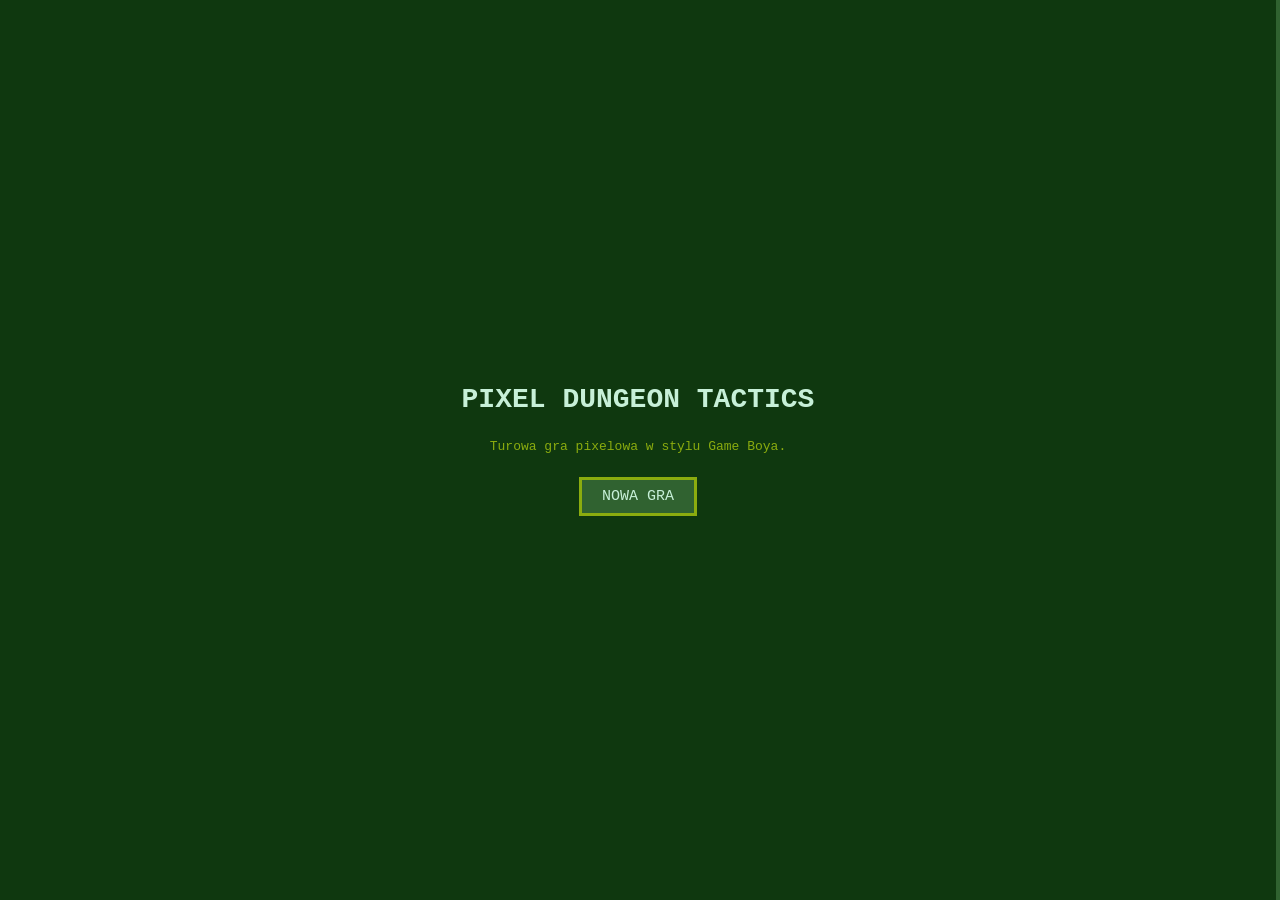
==== index.html @ 7e0fef89 "Update index.html" ====
<!DOCTYPE html>
<html lang="pl">
<head>
<meta charset="UTF-8">
<title>Pixel Dungeon Tactics</title>
<style>
  * { box-sizing:border-box; margin:0; padding:0; }
  html,body { height:100%; }
  body { background:#0b0b0b; color:#c7f0d8; font-family:"Courier New",monospace; display:flex; flex-direction:column; overflow:hidden; }
  #app { flex:1; display:flex; flex-direction:row; min-height:0; }
  #gameArea { flex:2; display:flex; flex-direction:column; min-width:0; }
  #stage { position:relative; flex:1; background:#0f380f; border-right:4px solid #306230; min-height:0; }
  svg#svg { width:100%; height:100%; display:block; }
  #hud { position:absolute; top:0; left:0; right:0; height:12%; background:#306230; border-bottom:3px solid #8bac0f; display:flex; align-items:center; gap:6px; padding:0 6px; font-size:clamp(8px,1.2vw,12px); }
  .mini { flex:1; height:40%; background:#0f380f; border:2px solid #8bac0f; position:relative; min-width:30px; }
  .mini i { position:absolute; inset:0; background:#e45c10; }
  #stBar i { background:#e8d44d; }
  #mpBar i { background:#4da3e8; }
  #dpad { position:absolute; bottom:4%; left:4%; display:grid; grid-template-columns:repeat(3,1fr); grid-template-rows:repeat(3,1fr); width:18%; aspect-ratio:1; opacity:.95; }
  .dbtn { background:#306230; border:2px solid #8bac0f; color:#c7f0d8; display:flex; align-items:center; justify-content:center; font-size:clamp(12px,2vw,20px); user-select:none; cursor:pointer; }
  .dbtn:active { background:#8bac0f; color:#0f380f; }
  #msg { position:absolute; left:26%; right:4%; bottom:4%; background:#0f380f; border:3px solid #8bac0f; padding:6px 8px; font-size:clamp(9px,1.3vw,13px); min-height:2.4em; }
  #menu { position:absolute; left:26%; bottom:18%; width:40%; background:#0f380f; border:3px solid #8bac0f; padding:8px; font-size:clamp(9px,1.3vw,13px); display:none; z-index:5; }
  #menu div { padding:4px 6px; cursor:pointer; }
  #menu div:hover { background:#306230; }
  #sidePanel { flex:1; background:#0f380f; border-left:4px solid #306230; display:flex; flex-direction:column; padding:2%; gap:2%; min-width:220px; overflow:auto; }
  .panelTitle { font-size:clamp(10px,1.4vw,14px); color:#8bac0f; border-bottom:2px solid #306230; padding-bottom:2px; }
  #stats { font-size:clamp(9px,1.2vw,12px); line-height:1.5; }
  #attackBtns { display:flex; flex-direction:column; gap:4px; }
  .atk { background:#306230; border:2px solid #8bac0f; color:#c7f0d8; font-family:inherit; font-size:clamp(9px,1.2vw,12px); padding:6px; cursor:pointer; text-align:left; }
  .atk:active { background:#8bac0f; color:#0f380f; }
  #eq { display:grid; grid-template-columns:repeat(4,1fr); gap:4px; }
  .slot { aspect-ratio:1; background:#1b4a1b; border:2px solid #306230; display:flex; align-items:center; justify-content:center; font-size:clamp(12px,1.8vw,18px); cursor:pointer; }
  #overlay { position:absolute; inset:0; background:#0f380f; display:flex; flex-direction:column; align-items:center; justify-content:center; gap:3%; z-index:20; text-align:center; padding:4%; }
  #overlay h1 { font-size:clamp(14px,3vw,28px); }
  #overlay p { font-size:clamp(9px,1.4vw,13px); color:#8bac0f; }
  .mbtn { background:#306230; border:3px solid #8bac0f; color:#c7f0d8; font-family:inherit; font-size:clamp(10px,1.6vw,15px); padding:8px 20px; cursor:pointer; min-width:50%; }
  .mbtn:active { background:#8bac0f; color:#0f380f; }
  .hidden { display:none !important; }
  @media (max-width:700px){
    #app { flex-direction:column; }
    #gameArea { flex:1; }
    #sidePanel { flex:1; border-left:none; border-top:4px solid #306230; }
    #dpad { width:26%; }
  }
</style>
</head>
<body>

<div id="app">
  <div id="gameArea">
    <div id="stage">
      <svg id="svg" viewBox="0 0 640 360" preserveAspectRatio="xMidYMid meet"></svg>
      <div id="hud" class="hidden">
        <div>HP</div><div class="mini" id="hpBar"><i></i></div>
        <div>STA</div><div class="mini" id="stBar"><i></i></div>
        <div>MP</div><div class="mini" id="mpBar"><i></i></div>
        <div id="levelLabel" style="margin-left:6px">Poziom 1</div>
        <div id="turnLabel" style="margin-left:6px">Twoja tura</div>
      </div>
      <div id="dpad" class="hidden">
        <div></div><div class="dbtn" data-dir="up">▲</div><div></div>
        <div class="dbtn" data-dir="left">◀</div><div></div><div class="dbtn" data-dir="right">▶</div>
        <div></div><div class="dbtn" data-dir="down">▼</div><div></div>
      </div>
      <div id="menu"></div>
      <div id="msg" class="hidden"></div>
      <div id="overlay">
        <h1>PIXEL DUNGEON TACTICS</h1>
        <p id="overlayText">Turowa gra pixelowa w stylu Game Boya.</p>
        <div id="menuButtons">
          <button class="mbtn" id="btnNew">NOWA GRA</button>
          <button class="mbtn" id="btnContinue">KONTYNUUJ</button>
        </div>
        <div id="classButtons" class="hidden">
          <button class="mbtn" id="btnWarrior">WOJOWNIK</button>
          <button class="mbtn" id="btnMage">MAG</button>
        </div>
      </div>
    </div>
  </div>

  <div id="sidePanel" class="hidden">
    <div class="panelTitle">BOHATER</div>
    <div id="stats">-</div>
    <div class="panelTitle">ATAKI</div>
    <div id="attackBtns">
      <button class="atk" id="btnLight">Lekki atak (10 STA)</button>
      <button class="atk" id="btnStrong">Silny: -</button>
      <button class="atk" id="btnSpecial">Specjalny: Pocisk mocy (15 MP)</button>
    </div>
    <div class="panelTitle">EKWIPUNEK</div>
    <div id="eq"></div>
    <button class="atk" id="btnMenu" style="margin-top:auto">MENU</button>
  </div>
</div>

<script>
const svg=document.getElementById('svg');
const msg=document.getElementById('msg');
const menu=document.getElementById('menu');
const overlay=document.getElementById('overlay');
const hud=document.getElementById('hud');
const dpad=document.getElementById('dpad');
const sidePanel=document.getElementById('sidePanel');

const T=32, COLS=20, ROWS=9;
const SAVE_KEY='pixelDungeonSave';

let screen='menu';
let player=null, enemies=[], drops=[], inventory=[];
let currentLevel=1, turn='player', busy=false, exitPos=null;
let lastDir={x:1,y:0};

const levels={
  1:{enemies:3,items:2,name:'Komnaty wejściowe'},
  2:{enemies:4,items:3,name:'Korytarze mroku'},
  3:{enemies:5,items:3,name:'Sala bossa'}
};

const rarityColors={common:'#9e9e9e',uncommon:'#4caf50',rare:'#2196f3',epic:'#9c27b0',legendary:'#ffb300'};
const rarityNames={common:'zwykły',uncommon:'niezwykły',rare:'rzadki',epic:'epicki',legendary:'legendarny'};

const weapons={
  miecz:{name:'Miecz',icon:'🗡️',strong:{name:'Cięcie krążące',cost:{sta:25}}},
  wlocznia:{name:'Włócznia',icon:'🔻',strong:{name:'Szarża',cost:{sta:20,hp:5}}},
  bulawa:{name:'Buława',icon:'🔨',strong:{name:'Trzask ziemi',cost:{sta:30,mp:5}}},
  kostur:{name:'Kostur maga',icon:'🪄',strong:{name:'Wybuch mocy',cost:{mp:15}}}
};
const strongByWeapon={miecz:'circle',wlocznia:'line',bulawa:'cross',kostur:'cross'};

function say(t){msg.textContent=t;}
function log(t){say(t);}

function showScreen(s){
  screen=s;
  if(s==='menu'){
    overlay.classList.remove('hidden');
    hud.classList.add('hidden');
    dpad.classList.add('hidden');
    msg.classList.add('hidden');
    sidePanel.classList.add('hidden');
    document.getElementById('menuButtons').classList.remove('hidden');
    document.getElementById('classButtons').classList.add('hidden');
    document.getElementById('overlayText').textContent='Turowa gra pixelowa w stylu Game Boya.';
    document.getElementById('btnContinue').style.display=localStorage.getItem(SAVE_KEY)?'block':'none';
  }
  if(s==='classSelect'){
    overlay.classList.remove('hidden');
    hud.classList.add('hidden');
    dpad.classList.add('hidden');
    msg.classList.add('hidden');
    sidePanel.classList.add('hidden');
    document.getElementById('menuButtons').classList.add('hidden');
    document.getElementById('classButtons').classList.remove('hidden');
    document.getElementById('overlayText').textContent='Wybierz klasę postaci.';
  }
  if(s==='map'||s==='victory'||s==='gameOver'){
    overlay.classList.add('hidden');
    if(s==='map'){
      hud.classList.remove('hidden');
      dpad.classList.remove('hidden');
      msg.classList.remove('hidden');
      sidePanel.classList.remove('hidden');
    } else {
      hud.classList.add('hidden');
      dpad.classList.add('hidden');
      msg.classList.add('hidden');
      sidePanel.classList.add('hidden');
    }
  }
}

function newGame(cls){
  if(cls==='warrior'){
    player={cls:'warrior',x:2,y:4,hp:120,maxHp:120,sta:100,maxSta:100,mp:20,maxMp:20,sila:12,magia:3,weapon:'miecz'};
  } else {
    player={cls:'mage',x:2,y:4,hp:80,maxHp:80,sta:100,maxSta:100,mp:60,maxMp:60,sila:4,magia:14,weapon:'kostur'};
  }
  inventory=[];
  currentLevel=1;
  loadLevel(1);
  showScreen('map');
  log('Poziom 1: '+levels[1].name+'. Pokonaj wrogów i znajdź wyjście.');
  saveGame();
}

function loadLevel(n){
  currentLevel=n;
  enemies=[];
  drops=[];
  exitPos=null;
  player.x=2;player.y=4;
  const cfg=levels[n];
  for(let i=0;i<cfg.enemies;i++){
    enemies.push({x:10+Math.floor(Math.random()*8),y:1+Math.floor(Math.random()*(ROWS-2)),hp:30+n*5,maxHp:30+n*5,dir:1});
  }
  for(let i=0;i<cfg.items;i++){
    drops.push({x:5+Math.floor(Math.random()*12),y:1+Math.floor(Math.random()*(ROWS-2)),kind:'item',...generateItem(rollRarity())});
  }
  turn='player';busy=false;
  render();
}

function saveGame(){
  if(!player)return;
  localStorage.setItem(SAVE_KEY,JSON.stringify({player,inventory,currentLevel,enemies,drops,exitPos}));
}

function loadGame(){
  const raw=localStorage.getItem(SAVE_KEY);
  if(!raw)return false;
  try{
    const d=JSON.parse(raw);
    player=d.player;inventory=d.inventory;currentLevel=d.currentLevel;
    enemies=d.enemies;drops=d.drops;exitPos=d.exitPos;
    showScreen('map');
    render();
    log('Wczytano zapis. Poziom '+currentLevel+': '+levels[currentLevel].name);
    return true;
  }catch(e){return false;}
}

function rect(x,y,w,h,c){const r=document.createElementNS('http://www.w3.org/2000/svg','rect');r.setAttribute('x',x);r.setAttribute('y',y);r.setAttribute('width',w);r.setAttribute('height',h);r.setAttribute('fill',c);svg.appendChild(r);}
function text(x,y,s,c,size){const t=document.createElementNS('http://www.w3.org/2000/svg','text');t.setAttribute('x',x);t.setAttribute('y',y);t.setAttribute('fill',c||'#c7f0d8');t.setAttribute('font-size',size||12);t.setAttribute('font-family','monospace');t.textContent=s;svg.appendChild(t);}

function drawMap(){
  const off=44;
  for(let y=0;y<ROWS;y++)for(let x=0;x<COLS;x++)
    rect(x*T,off+y*T,T,T,((x+y)%2)?'#1b4a1b':'#0f380f');
  for(let x=0;x<COLS;x++){rect(x*T,off,T,T,'#306230');rect(x*T,off+(ROWS-1)*T,T,T,'#306230');}
  for(let y=0;y<ROWS;y++){rect(0,off+y*T,T,T,'#306230');rect((COLS-1)*T,off+y*T,T,T,'#306230');}
  if(exitPos){
    rect(exitPos.x*T+4,off+exitPos.y*T+4,T-8,T-8,'#e8d44d');
    text(exitPos.x*T+8,off+exitPos.y*T+22,'▶','#0f380f',14);
  }
}

function drawPlayer(){
  if(!player)return;
  const x=player.x*T,y=44+player.y*T;
  rect(x+9,y+6,14,14,'#e8d44d');
  rect(x+7,y+20,18,9,player.cls==='warrior'?'#4da3e8':'#9c27b0');
  const w=player.weapon;
  if(w==='miecz')rect(x+25,y+16,3,12,'#c7f0d8');
  if(w==='wlocznia'){rect(x+25,y+8,3,20,'#c7f0d8');rect(x+24,y+6,5,5,'#e45c10');}
  if(w==='bulawa'){rect(x+25,y+14,3,14,'#8b5a2b');rect(x+23,y+10,7,7,'#9e9e9e');}
  if(w==='kostur'){rect(x+25,y+10,3,20,'#8b5a2b');rect(x+23,y+6,7,7,'#4da3e8');}
}

function drawEnemies(){
  enemies.forEach(e=>{
    const x=e.x*T,y=44+e.y*T;
    rect(x+8,y+8,16,16,'#e45c10');
    rect(x+10,y+12,4,4,'#0f380f');
    rect(x+18,y+12,4,4,'#0f380f');
    text(x+8,y+6,Math.max(0,e.hp),'#e45c10',9);
  });
}

function drawDrops(){
  drops.forEach(d=>{
    const x=d.x*T,y=44+d.y*T;
    rect(x+9,y+9,14,14,rarityColors[d.rarity]);
    text(x+10,y+21,d.icon,'#0f380f',12);
  });
}

function render(){
  svg.innerHTML='';
  drawMap();
  drawDrops();
  drawEnemies();
  drawPlayer();
  updateHUD();
}

function updateHUD(){
  if(!player)return;
  document.querySelector('#hpBar i').style.width=(player.hp/player.maxHp*100)+'%';
  document.querySelector('#stBar i').style.width=(player.sta/player.maxSta*100)+'%';
  document.querySelector('#mpBar i').style.width=(player.mp/player.maxMp*100)+'%';
  document.getElementById('levelLabel').textContent='Poziom '+currentLevel;
  document.getElementById('turnLabel').textContent=turn==='player'?'Twoja tura':'Tura wroga';
  document.getElementById('stats').innerHTML=
    'Klasa: '+(player.cls==='warrior'?'Wojownik':'Mag')+'<br>'+
    'Broń: '+weapons[player.weapon].name+'<br>'+
    'HP: '+player.hp+'/'+player.maxHp+'<br>'+
    'Stamina: '+player.sta+'/'+player.maxSta+'<br>'+
    'Moc magiczna: '+player.magia+'<br>'+
    'Siła: '+player.sila;
  const w=weapons[player.weapon];
  document.getElementById('btnStrong').textContent='Silny: '+w.strong.name+' ('+costText(w.strong.cost)+')';
  renderEQ();
}

function costText(c){
  const p=[];
  if(c.sta)p.push(c.sta+' STA');
  if(c.mp)p.push(c.mp+' MP');
  if(c.hp)p.push(c.hp+' HP');
  return p.join(', ');
}

function renderEQ(){
  const eqDiv=document.getElementById('eq');
  eqDiv.innerHTML='';
  for(let i=0;i<8;i++){
    const s=document.createElement('div');
    s.className='slot';
    const it=inventory[i];
    if(it){
      s.textContent=it.icon;
      s.style.borderColor=rarityColors[it.rarity];
      s.title=it.name+' ['+rarityNames[it.rarity]+'] '+Object.entries(it.stats).map(([k,v])=>k+' +'+v).join(', ');
      s.onclick=()=>useItem(i);
    }
    eqDiv.appendChild(s);
  }
}

function canAct(){return player&&screen==='map'&&turn==='player'&&!busy;}

function move(dx,dy){
  if(!canAct())return;
  lastDir={x:dx,y:dy};
  const nx=player.x+dx,ny=player.y+dy;
  if(nx>0&&nx<COLS-1&&ny>0&&ny<ROWS-1){
    player.x=nx;player.y=ny;
    checkPickup();
    checkExit();
    if(screen==='map'){saveGame();endTurn();}
  }
}

function checkPickup(){
  drops=drops.filter(d=>{
    if(d.x===player.x&&d.y===player.y){
      if(d.kind==='weapon'){
        player.weapon=d.weapon;
        log('Podniesiono: '+weapons[d.weapon].name);
      } else {
        if(inventory.length<8){inventory.push(d);log('Zdobyto: '+d.name+' ['+rarityNames[d.rarity]+']');}
        else log('EQ pełne!');
      }
      return false;
    }
    return true;
  });
}

function checkExit(){
  if(exitPos&&player.x===exitPos.x&&player.y===exitPos.y){
    if(currentLevel<3){
      loadLevel(currentLevel+1);
      log('Poziom '+currentLevel+': '+levels[currentLevel].name);
      saveGame();
    } else {
      showScreen('victory');
      document.getElementById('overlayText').textContent='Zwycięstwo! Ukończyłeś wszystkie poziomy.';
      document.getElementById('menuButtons').classList.remove('hidden');
      document.getElementById('classButtons').classList.add('hidden');
      localStorage.removeItem(SAVE_KEY);
    }
  }
}

function payCost(c){
  if(c.sta&&player.sta<c.sta)return false;
  if(c.mp&&player.mp<c.mp)return false;
  if(c.hp&&player.hp<=c.hp)return false;
  if(c.sta)player.sta-=c.sta;
  if(c.mp)player.mp-=c.mp;
  if(c.hp)player.hp-=c.hp;
  return true;
}

function normalAttack(){
  if(!canAct())return;
  if(!payCost({sta:10})){log('Za mało staminy!');return;}
  const dmg=player.cls==='warrior'?player.sila:Math.ceil(player.magia/2);
  hitAdjacent(dmg);
  log('Lekki atak: '+dmg+' obrażeń.');
  endTurn();
}

function strongAttack(){
  if(!canAct())return;
  const w=weapons[player.weapon];
  if(!payCost(w.strong.cost)){log('Brak zasobów na: '+w.strong.name);return;}
  const type=strongByWeapon[player.weapon];
  const dmg=player.cls==='warrior'?player.sila*2:player.magia*2;
  let hit=0;
  if(type==='circle')hit=hitAdjacent(dmg);
  else if(type==='line'){
    for(let i=1;i<=2;i++){
      const tx=player.x+lastDir.x*i,ty=player.y+lastDir.y*i;
      enemies.forEach(e=>{if(e.x===tx&&e.y===ty){e.hp-=dmg;hit++;}});
    }
  } else if(type==='cross'){
    [[1,0],[-1,0],[0,1],[0,-1]].forEach(([dx,dy])=>{
      enemies.forEach(e=>{if(e.x===player.x+dx&&e.y===player.y+dy){e.hp-=dmg;hit++;}});
    });
  }
  log(w.strong.name+': '+hit+' trafień, '+dmg+' obrażeń.');
  cleanupEnemies();
  endTurn();
}

function specialAttack(){
  if(!canAct())return;
  if(!payCost({mp:15})){log('Za mało mocy magicznej!');return;}
  const dmg=player.magia*2;
  let best=null,bd=99;
  enemies.forEach(e=>{const d=Math.abs(e.x-player.x)+Math.abs(e.y-player.y);if(d<bd){bd=d;best=e;}});
  if(best){best.hp-=dmg;log('Pocisk mocy trafia za '+dmg+' obrażeń.');}
  else log('Pocisk mocy chybia.');
  cleanupEnemies();
  endTurn();
}

function hitAdjacent(dmg){
  let hit=0;
  [[1,0],[-1,0],[0,1],[0,-1],[1,1],[-1,-1],[1,-1],[-1,1]].forEach(([dx,dy])=>{
    enemies.forEach(e=>{if(e.x===player.x+dx&&e.y===player.y+dy){e.hp-=dmg;hit++;}});
  });
  cleanupEnemies();
  return hit;
}

function cleanupEnemies(){
  enemies=enemies.filter(e=>{
    if(e.hp<=0){
      const r=Math.random();
      if(r<0.4){
        const wp=['miecz','wlocznia','bulawa','kostur'][Math.floor(Math.random()*4)];
        drops.push({x:e.x,y:e.y,kind:'weapon',weapon:wp,icon:weapons[wp].icon,rarity:'common',name:weapons[wp].name,stats:{}});
      } else if(r<0.8){
        drops.push({x:e.x,y:e.y,kind:'item',...generateItem(rollRarity())});
      }
      return false;
    }
    return true;
  });
  if(!enemies.length&&!exitPos){
    exitPos={x:COLS-2,y:Math.floor(ROWS/2)};
    log('Wrogowie pokonani! Pojawiło się wyjście ▶');
  }
}

function rollRarity(){
  const r=Math.random();
  if(r>0.95)return 'legendary';
  if(r>0.85)return 'epic';
  if(r>0.65)return 'rare';
  if(r>0.35)return 'uncommon';
  return 'common';
}

function generateItem(rarity){
  const bases=[{n:'Mikstura',i:'🧪'},{n:'Pierścień',i:'💍'},{n:'Amulet',i:'🔮'},{n:'Zbroja',i:'🛡️'}];
  const b=bases[Math.floor(Math.random()*bases.length)];
  const stats={};
  const pool=['hp','sila','stamina','magia'];
  const cnt={common:1,uncommon:2,rare:2,epic:3,legendary:4}[rarity];
  const pow={common:2,uncommon:4,rare:6,epic:9,legendary:14}[rarity];
  for(let i=0;i<cnt;i++){const s=pool[Math.floor(Math.random()*4)];stats[s]=(stats[s]||0)+Math.ceil(Math.random()*pow);}
  return {name:b.n,icon:b.i,rarity,stats};
}

function endTurn(){
  render();
  saveGame();
  if(!enemies.length){log('Poziom czysty. Wejdź na wyjście ▶');turn='player';busy=false;return;}
  turn='enemy';busy=true;
  setTimeout(enemyTurn,600);
}

function enemyTurn(){
  enemies.forEach(e=>{
    const dx=Math.sign(player.x-e.x),dy=Math.sign(player.y-e.y);
    if(Math.abs(player.x-e.x)<=1&&Math.abs(player.y-e.y)<=1){
      player.hp-=8;log('Wróg atakuje! -8 HP');
    } else {
      if(Math.abs(player.x-e.x)>Math.abs(player.y-e.y))e.x+=dx;else e.y+=dy;
    }
  });
  if(player.hp<=0){
    player.hp=0;
    showScreen('gameOver');
    document.getElementById('overlayText').textContent='Zginąłeś na poziomie '+currentLevel+'.';
    document.getElementById('menuButtons').classList.remove('hidden');
    document.getElementById('classButtons').classList.add('hidden');
    localStorage.removeItem(SAVE_KEY);
    return;
  }
  turn='player';busy=false;
  player.sta=Math.min(player.maxSta,player.sta+15);
  player.mp=Math.min(player.maxMp,player.mp+5);
  render();
  log('Twoja tura.');
}

function useItem(i){
  const it=inventory[i];
  if(it.stats.hp){player.maxHp+=it.stats.hp;player.hp+=it.stats.hp;}
  if(it.stats.sila)player.sila+=it.stats.sila;
  if(it.stats.stamina){player.maxSta+=it.stats.stamina;player.sta+=it.stats.stamina;}
  if(it.stats.magia)player.magia+=it.stats.magia;
  inventory.splice(i,1);
  log('Użyto: '+it.name);
  saveGame();
  render();
}

document.querySelectorAll('.dbtn').forEach(b=>{
  b.addEventListener('click',()=>{
    const d=b.dataset.dir;
    if(d==='up')move(0,-1);
    if(d==='down')move(0,1);
    if(d==='left')move(-1,0);
    if(d==='right')move(1,0);
  });
});
document.getElementById('btnLight').onclick=normalAttack;
document.getElementById('btnStrong').onclick=strongAttack;
document.getElementById('btnSpecial').onclick=specialAttack;
document.getElementById('btnMenu').onclick=()=>showScreen('menu');
document.getElementById('btnNew').onclick=()=>showScreen('classSelect');
document.getElementById('btnContinue').onclick=()=>{if(!loadGame())log('Brak zapisu.');};
document.getElementById('btnWarrior').onclick=()=>newGame('warrior');
document.getElementById('btnMage').onclick=()=>newGame('mage');
document.addEventListener('keydown',e=>{
  if(e.key==='ArrowUp'||e.key==='w')move(0,-1);
  if(e.key==='ArrowDown'||e.key==='s')move(0,1);
  if(e.key==='ArrowLeft'||e.key==='a')move(-1,0);
  if(e.key==='ArrowRight'||e.key==='d')move(1,0);
  if(e.key===' '||e.key==='j')normalAttack();
});

showScreen('menu');
</script>

</body>
</html>
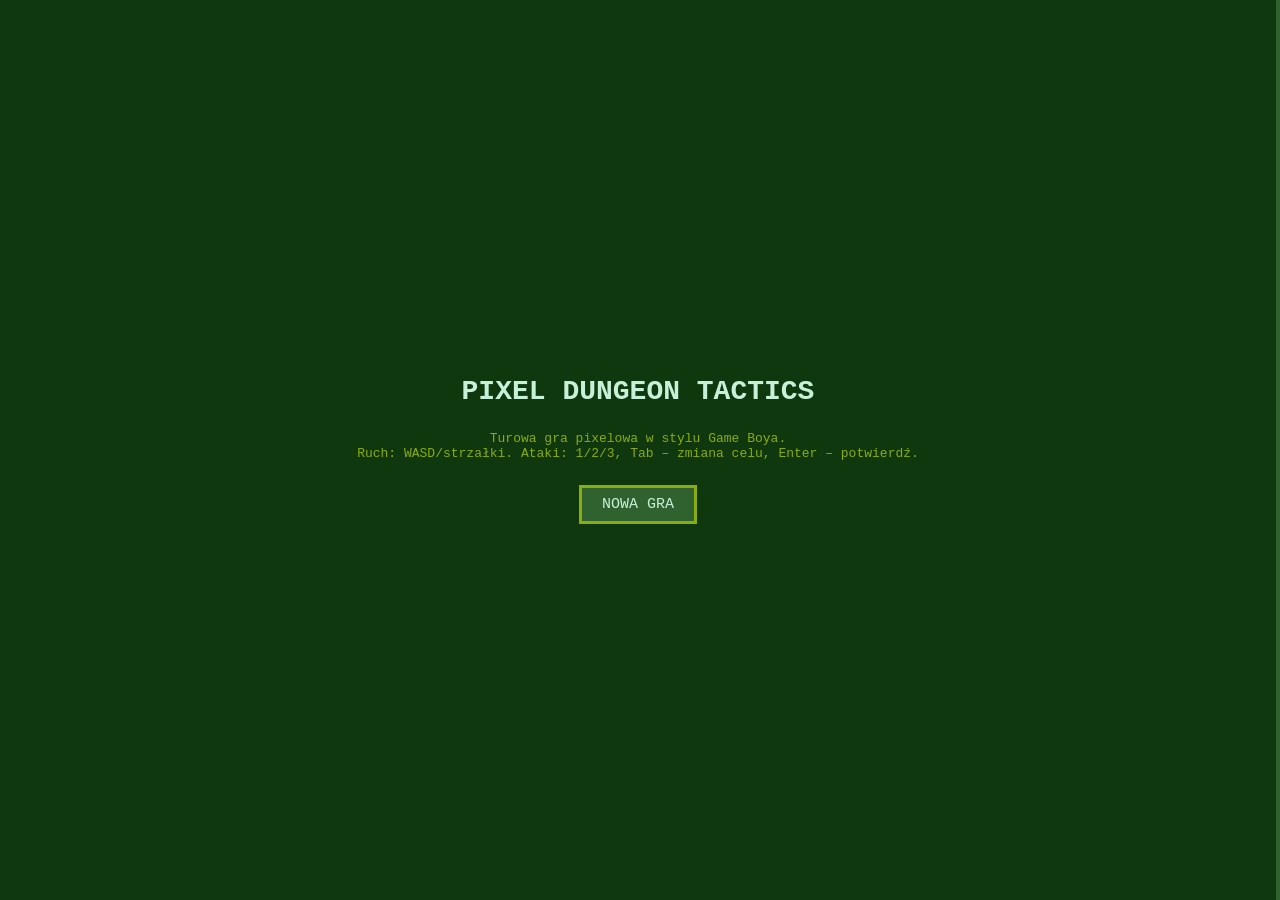
==== commit ab9d2883: "Update index.html" ====
--- a/index.html
+++ b/index.html
@@ -10,7 +10,7 @@
   #app { flex:1; display:flex; flex-direction:row; min-height:0; }
   #gameArea { flex:2; display:flex; flex-direction:column; min-width:0; }
   #stage { position:relative; flex:1; background:#0f380f; border-right:4px solid #306230; min-height:0; }
-  svg#svg { width:100%; height:100%; display:block; }
+  svg#svg { width:100%; height:100%; display:block; cursor:crosshair; }
   #hud { position:absolute; top:0; left:0; right:0; height:12%; background:#306230; border-bottom:3px solid #8bac0f; display:flex; align-items:center; gap:6px; padding:0 6px; font-size:clamp(8px,1.2vw,12px); }
   .mini { flex:1; height:40%; background:#0f380f; border:2px solid #8bac0f; position:relative; min-width:30px; }
   .mini i { position:absolute; inset:0; background:#e45c10; }
@@ -20,17 +20,20 @@
   .dbtn { background:#306230; border:2px solid #8bac0f; color:#c7f0d8; display:flex; align-items:center; justify-content:center; font-size:clamp(12px,2vw,20px); user-select:none; cursor:pointer; }
   .dbtn:active { background:#8bac0f; color:#0f380f; }
   #msg { position:absolute; left:26%; right:4%; bottom:4%; background:#0f380f; border:3px solid #8bac0f; padding:6px 8px; font-size:clamp(9px,1.3vw,13px); min-height:2.4em; }
+  #msg b { color:#e8d44d; }
   #menu { position:absolute; left:26%; bottom:18%; width:40%; background:#0f380f; border:3px solid #8bac0f; padding:8px; font-size:clamp(9px,1.3vw,13px); display:none; z-index:5; }
   #menu div { padding:4px 6px; cursor:pointer; }
   #menu div:hover { background:#306230; }
-  #sidePanel { flex:1; background:#0f380f; border-left:4px solid #306230; display:flex; flex-direction:column; padding:2%; gap:2%; min-width:220px; overflow:auto; }
+  #sidePanel { flex:1; background:#0f380f; border-left:4px solid #306230; display:flex; flex-direction:column; padding:2%; gap:2%; min-width:230px; overflow:auto; }
   .panelTitle { font-size:clamp(10px,1.4vw,14px); color:#8bac0f; border-bottom:2px solid #306230; padding-bottom:2px; }
   #stats { font-size:clamp(9px,1.2vw,12px); line-height:1.5; }
   #attackBtns { display:flex; flex-direction:column; gap:4px; }
   .atk { background:#306230; border:2px solid #8bac0f; color:#c7f0d8; font-family:inherit; font-size:clamp(9px,1.2vw,12px); padding:6px; cursor:pointer; text-align:left; }
   .atk:active { background:#8bac0f; color:#0f380f; }
+  .atk small { display:block; color:#8bac0f; font-size:clamp(8px,1vw,10px); }
   #eq { display:grid; grid-template-columns:repeat(4,1fr); gap:4px; }
-  .slot { aspect-ratio:1; background:#1b4a1b; border:2px solid #306230; display:flex; align-items:center; justify-content:center; font-size:clamp(12px,1.8vw,18px); cursor:pointer; }
+  .slot { aspect-ratio:1; background:#1b4a1b; border:2px solid #306230; display:flex; align-items:center; justify-content:center; font-size:clamp(12px,1.8vw,18px); cursor:pointer; position:relative; }
+  .slot span { position:absolute; bottom:1px; right:3px; font-size:9px; color:#8bac0f; }
   #overlay { position:absolute; inset:0; background:#0f380f; display:flex; flex-direction:column; align-items:center; justify-content:center; gap:3%; z-index:20; text-align:center; padding:4%; }
   #overlay h1 { font-size:clamp(14px,3vw,28px); }
   #overlay p { font-size:clamp(9px,1.4vw,13px); color:#8bac0f; }
@@ -67,7 +70,7 @@
       <div id="msg" class="hidden"></div>
       <div id="overlay">
         <h1>PIXEL DUNGEON TACTICS</h1>
-        <p id="overlayText">Turowa gra pixelowa w stylu Game Boya.</p>
+        <p id="overlayText">Turowa gra pixelowa w stylu Game Boya.<br>Ruch: WASD/strzałki. Ataki: 1/2/3, Tab – zmiana celu, Enter – potwierdź.</p>
         <div id="menuButtons">
           <button class="mbtn" id="btnNew">NOWA GRA</button>
           <button class="mbtn" id="btnContinue">KONTYNUUJ</button>
@@ -83,15 +86,16 @@
   <div id="sidePanel" class="hidden">
     <div class="panelTitle">BOHATER</div>
     <div id="stats">-</div>
-    <div class="panelTitle">ATAKI</div>
+    <div class="panelTitle">ATAKI (1/2/3, Tab – cel, Enter – zatwierdź)</div>
     <div id="attackBtns">
-      <button class="atk" id="btnLight">Lekki atak (10 STA)</button>
-      <button class="atk" id="btnStrong">Silny: -</button>
-      <button class="atk" id="btnSpecial">Specjalny: Pocisk mocy (15 MP)</button>
+      <button class="atk" id="btnLight">1. Lekki atak <small>10 STA</small></button>
+      <button class="atk" id="btnStrong">2. Silny: - <small>-</small></button>
+      <button class="atk" id="btnSpecial">3. Specjalny: Pocisk mocy <small>15 MP</small></button>
+      <button class="atk" id="btnEnd">Koniec tury (E)</button>
     </div>
-    <div class="panelTitle">EKWIPUNEK</div>
+    <div class="panelTitle">EKWIPUNEK (kliknij przedmiot)</div>
     <div id="eq"></div>
-    <button class="atk" id="btnMenu" style="margin-top:auto">MENU</button>
+    <button class="atk" id="btnMenu" style="margin-top:auto">MENU (Esc)</button>
   </div>
 </div>
 
@@ -111,92 +115,92 @@
 let player=null, enemies=[], drops=[], inventory=[];
 let currentLevel=1, turn='player', busy=false, exitPos=null;
 let lastDir={x:1,y:0};
+let targeting=null, targetIdx=0;
 
 const levels={
-  1:{enemies:3,items:2,name:'Komnaty wejściowe'},
-  2:{enemies:4,items:3,name:'Korytarze mroku'},
-  3:{enemies:5,items:3,name:'Sala bossa'}
+  1:{enemies:3,items:3,name:'Komnaty wejściowe'},
+  2:{enemies:4,items:4,name:'Korytarze mroku'},
+  3:{enemies:5,items:4,name:'Sala bossa'}
 };
 
 const rarityColors={common:'#9e9e9e',uncommon:'#4caf50',rare:'#2196f3',epic:'#9c27b0',legendary:'#ffb300'};
 const rarityNames={common:'zwykły',uncommon:'niezwykły',rare:'rzadki',epic:'epicki',legendary:'legendarny'};
 
 const weapons={
-  miecz:{name:'Miecz',icon:'🗡️',strong:{name:'Cięcie krążące',cost:{sta:25}}},
-  wlocznia:{name:'Włócznia',icon:'🔻',strong:{name:'Szarża',cost:{sta:20,hp:5}}},
-  bulawa:{name:'Buława',icon:'🔨',strong:{name:'Trzask ziemi',cost:{sta:30,mp:5}}},
-  kostur:{name:'Kostur maga',icon:'🪄',strong:{name:'Wybuch mocy',cost:{mp:15}}}
+  miecz:{name:'Miecz',icon:'🗡️',strong:{name:'Cięcie krążące',cost:{sta:25},pattern:'circle'}},
+  wlocznia:{name:'Włócznia',icon:'🔻',strong:{name:'Szarża',cost:{sta:20,hp:5},pattern:'line'}},
+  bulawa:{name:'Buława',icon:'🔨',strong:{name:'Trzask ziemi',cost:{sta:30,mp:5},pattern:'cross'}},
+  kostur:{name:'Kostur maga',icon:'🪄',strong:{name:'Wybuch mocy',cost:{mp:15},pattern:'cross'}}
 };
-const strongByWeapon={miecz:'circle',wlocznia:'line',bulawa:'cross',kostur:'cross'};
-
-function say(t){msg.textContent=t;}
+
+const potions={
+  hp:{name:'Mikstura zdrowia',icon:'❤️',desc:'+30 HP'},
+  sta:{name:'Mikstura staminy',icon:'⚡',desc:'+40 STA'},
+  mp:{name:'Mikstura many',icon:'🔮',desc:'+25 MP'}
+};
+
+function say(t){msg.innerHTML=t;}
 function log(t){say(t);}
 
 function showScreen(s){
   screen=s;
   if(s==='menu'){
     overlay.classList.remove('hidden');
-    hud.classList.add('hidden');
-    dpad.classList.add('hidden');
-    msg.classList.add('hidden');
-    sidePanel.classList.add('hidden');
+    hud.classList.add('hidden');dpad.classList.add('hidden');msg.classList.add('hidden');sidePanel.classList.add('hidden');
     document.getElementById('menuButtons').classList.remove('hidden');
     document.getElementById('classButtons').classList.add('hidden');
-    document.getElementById('overlayText').textContent='Turowa gra pixelowa w stylu Game Boya.';
     document.getElementById('btnContinue').style.display=localStorage.getItem(SAVE_KEY)?'block':'none';
   }
   if(s==='classSelect'){
     overlay.classList.remove('hidden');
-    hud.classList.add('hidden');
-    dpad.classList.add('hidden');
-    msg.classList.add('hidden');
-    sidePanel.classList.add('hidden');
+    hud.classList.add('hidden');dpad.classList.add('hidden');msg.classList.add('hidden');sidePanel.classList.add('hidden');
     document.getElementById('menuButtons').classList.add('hidden');
     document.getElementById('classButtons').classList.remove('hidden');
-    document.getElementById('overlayText').textContent='Wybierz klasę postaci.';
+    document.getElementById('overlayText').innerHTML='Wybierz klasę postaci.<br>Ruch: WASD/strzałki. Ataki: 1/2/3.';
   }
   if(s==='map'||s==='victory'||s==='gameOver'){
     overlay.classList.add('hidden');
     if(s==='map'){
-      hud.classList.remove('hidden');
-      dpad.classList.remove('hidden');
-      msg.classList.remove('hidden');
-      sidePanel.classList.remove('hidden');
+      hud.classList.remove('hidden');dpad.classList.remove('hidden');msg.classList.remove('hidden');sidePanel.classList.remove('hidden');
     } else {
-      hud.classList.add('hidden');
-      dpad.classList.add('hidden');
-      msg.classList.add('hidden');
-      sidePanel.classList.add('hidden');
+      hud.classList.add('hidden');dpad.classList.add('hidden');msg.classList.add('hidden');sidePanel.classList.add('hidden');
     }
   }
 }
 
 function newGame(cls){
   if(cls==='warrior'){
-    player={cls:'warrior',x:2,y:4,hp:120,maxHp:120,sta:100,maxSta:100,mp:20,maxMp:20,sila:12,magia:3,weapon:'miecz'};
+    player={cls:'warrior',x:2,y:4,hp:120,maxHp:120,sta:100,maxSta:100,mp:20,maxMp:20,sila:12,magia:3,
+      equip:{weapon:'miecz',armor:null,helm:null,ring:null}};
   } else {
-    player={cls:'mage',x:2,y:4,hp:80,maxHp:80,sta:100,maxSta:100,mp:60,maxMp:60,sila:4,magia:14,weapon:'kostur'};
+    player={cls:'mage',x:2,y:4,hp:80,maxHp:80,sta:100,maxSta:100,mp:60,maxMp:60,sila:4,magia:14,
+      equip:{weapon:'kostur',armor:null,helm:null,ring:null}};
   }
   inventory=[];
   currentLevel=1;
   loadLevel(1);
   showScreen('map');
-  log('Poziom 1: '+levels[1].name+'. Pokonaj wrogów i znajdź wyjście.');
+  log('Poziom 1: '+levels[1].name+'.<br>Ruch nie kończy tury – możesz się ruszać i potem atakować.<br><b>1</b> lekki, <b>2</b> silny, <b>3</b> specjalny, <b>E</b> koniec tury.');
   saveGame();
 }
 
 function loadLevel(n){
   currentLevel=n;
-  enemies=[];
-  drops=[];
-  exitPos=null;
+  enemies=[];drops=[];exitPos=null;targeting=null;
   player.x=2;player.y=4;
   const cfg=levels[n];
   for(let i=0;i<cfg.enemies;i++){
     enemies.push({x:10+Math.floor(Math.random()*8),y:1+Math.floor(Math.random()*(ROWS-2)),hp:30+n*5,maxHp:30+n*5,dir:1});
   }
   for(let i=0;i<cfg.items;i++){
-    drops.push({x:5+Math.floor(Math.random()*12),y:1+Math.floor(Math.random()*(ROWS-2)),kind:'item',...generateItem(rollRarity())});
+    const r=Math.random();
+    if(r<0.5){
+      const kinds=['hp','sta','mp'];
+      const k=kinds[Math.floor(Math.random()*3)];
+      drops.push({x:5+Math.floor(Math.random()*12),y:1+Math.floor(Math.random()*(ROWS-2)),kind:'potion',potion:k,icon:potions[k].icon,rarity:'common',name:potions[k].name,stats:{}});
+    } else {
+      drops.push({x:5+Math.floor(Math.random()*12),y:1+Math.floor(Math.random()*(ROWS-2)),kind:'item',...generateItem(rollRarity())});
+    }
   }
   turn='player';busy=false;
   render();
@@ -214,6 +218,7 @@
     const d=JSON.parse(raw);
     player=d.player;inventory=d.inventory;currentLevel=d.currentLevel;
     enemies=d.enemies;drops=d.drops;exitPos=d.exitPos;
+    if(!player.equip)player.equip={weapon:player.weapon||'miecz',armor:null,helm:null,ring:null};
     showScreen('map');
     render();
     log('Wczytano zapis. Poziom '+currentLevel+': '+levels[currentLevel].name);
@@ -234,14 +239,26 @@
     rect(exitPos.x*T+4,off+exitPos.y*T+4,T-8,T-8,'#e8d44d');
     text(exitPos.x*T+8,off+exitPos.y*T+22,'▶','#0f380f',14);
   }
+  // podświetlenie celów
+  if(targeting){
+    targeting.targets.forEach((e,i)=>{
+      const x=e.x*T,y=44+e.y*T;
+      rect(x+2,y+2,T-4,T-4, i===targetIdx?'#e8d44d':'#4da3e8');
+      text(x+6,y+20,(i+1),'#0f380f',14);
+    });
+  }
 }
 
 function drawPlayer(){
   if(!player)return;
   const x=player.x*T,y=44+player.y*T;
   rect(x+9,y+6,14,14,'#e8d44d');
-  rect(x+7,y+20,18,9,player.cls==='warrior'?'#4da3e8':'#9c27b0');
-  const w=player.weapon;
+  // zbroja zmienia kolor torsu
+  const bodyColor=player.equip.armor?'#8b5a2b':(player.cls==='warrior'?'#4da3e8':'#9c27b0');
+  rect(x+7,y+20,18,9,bodyColor);
+  if(player.equip.helm)rect(x+8,y+4,16,5,'#9e9e9e');
+  if(player.equip.ring){rect(x+22,y+26,4,4,'#ffb300');}
+  const w=player.equip.weapon;
   if(w==='miecz')rect(x+25,y+16,3,12,'#c7f0d8');
   if(w==='wlocznia'){rect(x+25,y+8,3,20,'#c7f0d8');rect(x+24,y+6,5,5,'#e45c10');}
   if(w==='bulawa'){rect(x+25,y+14,3,14,'#8b5a2b');rect(x+23,y+10,7,7,'#9e9e9e');}
@@ -282,15 +299,19 @@
   document.querySelector('#mpBar i').style.width=(player.mp/player.maxMp*100)+'%';
   document.getElementById('levelLabel').textContent='Poziom '+currentLevel;
   document.getElementById('turnLabel').textContent=turn==='player'?'Twoja tura':'Tura wroga';
+  const eq=player.equip;
+  const eqNames={weapon:weapons[eq.weapon].name,armor:eq.armor?eq.armor.name:'-',helm:eq.helm?eq.helm.name:'-',ring:eq.ring?eq.ring.name:'-'};
   document.getElementById('stats').innerHTML=
     'Klasa: '+(player.cls==='warrior'?'Wojownik':'Mag')+'<br>'+
-    'Broń: '+weapons[player.weapon].name+'<br>'+
+    'Broń: '+eqNames.weapon+'<br>'+
+    'Zbroja: '+eqNames.armor+'<br>'+
+    'Hełm: '+eqNames.helm+'<br>'+
+    'Pierścień: '+eqNames.ring+'<br>'+
     'HP: '+player.hp+'/'+player.maxHp+'<br>'+
     'Stamina: '+player.sta+'/'+player.maxSta+'<br>'+
-    'Moc magiczna: '+player.magia+'<br>'+
-    'Siła: '+player.sila;
-  const w=weapons[player.weapon];
-  document.getElementById('btnStrong').textContent='Silny: '+w.strong.name+' ('+costText(w.strong.cost)+')';
+    'Moc: '+player.magia+' | Siła: '+player.sila;
+  const w=weapons[eq.weapon];
+  document.getElementById('btnStrong').innerHTML='2. Silny: '+w.strong.name+' <small>'+costText(w.strong.cost)+'</small>';
   renderEQ();
 }
 
@@ -312,11 +333,61 @@
     if(it){
       s.textContent=it.icon;
       s.style.borderColor=rarityColors[it.rarity];
-      s.title=it.name+' ['+rarityNames[it.rarity]+'] '+Object.entries(it.stats).map(([k,v])=>k+' +'+v).join(', ');
-      s.onclick=()=>useItem(i);
+      let info=it.name+' ['+rarityNames[it.rarity]+']';
+      if(it.kind==='potion')info+=' – '+potions[it.potion].desc;
+      else info+=' – '+Object.entries(it.stats).map(([k,v])=>k+' +'+v).join(', ');
+      s.title=info;
+      const num=document.createElement('span');
+      num.textContent=(i+1);
+      s.appendChild(num);
+      s.onclick=()=>openItemMenu(i);
     }
     eqDiv.appendChild(s);
   }
+}
+
+function openItemMenu(i){
+  menu.innerHTML='';
+  const it=inventory[i];
+  const title=document.createElement('div');
+  title.textContent=it.icon+' '+it.name;
+  title.style.fontWeight='bold';
+  menu.appendChild(title);
+  const add=(label,fn)=>{
+    const d=document.createElement('div');d.textContent=label;d.onclick=()=>{menu.style.display='none';fn();};menu.appendChild(d);
+  };
+  if(it.kind==='potion')add('Użyj ('+potions[it.potion].desc+')',()=>usePotion(i));
+  else add('Założ / wybierz',()=>equipItem(i));
+  add('Zniszcz',()=>destroyItem(i));
+  add('Rozłóż (craft – wkrótce)',()=>log('Rozkładanie będzie dostępne po dodaniu craftu.'));
+  add('Zamknij',()=>{});
+  menu.style.display='block';
+}
+
+function usePotion(i){
+  const it=inventory[i];
+  if(it.potion==='hp'){player.hp=Math.min(player.maxHp,player.hp+30);log('Wypito miksturę zdrowia: +30 HP');}
+  if(it.potion==='sta'){player.sta=Math.min(player.maxSta,player.sta+40);log('Wypito miksturę staminy: +40 STA');}
+  if(it.potion==='mp'){player.mp=Math.min(player.maxMp,player.mp+25);log('Wypito miksturę many: +25 MP');}
+  inventory.splice(i,1);
+  saveGame();render();
+}
+
+function equipItem(i){
+  const it=inventory[i];
+  const slot=it.slot;
+  const old=player.equip[slot];
+  player.equip[slot]=it;
+  inventory.splice(i,1);
+  if(old)inventory.push(old);
+  log('Wyposażono: '+it.name);
+  saveGame();render();
+}
+
+function destroyItem(i){
+  log('Zniszczono: '+inventory[i].name);
+  inventory.splice(i,1);
+  saveGame();render();
 }
 
 function canAct(){return player&&screen==='map'&&turn==='player'&&!busy;}
@@ -324,12 +395,13 @@
 function move(dx,dy){
   if(!canAct())return;
   lastDir={x:dx,y:dy};
+  targeting=null;
   const nx=player.x+dx,ny=player.y+dy;
   if(nx>0&&nx<COLS-1&&ny>0&&ny<ROWS-1){
     player.x=nx;player.y=ny;
     checkPickup();
     checkExit();
-    if(screen==='map'){saveGame();endTurn();}
+    if(screen==='map'){saveGame();render();log('Ruch wykonany. Możesz jeszcze atakować (1/2/3) lub zakończyć turę (E).');}
   }
 }
 
@@ -337,10 +409,12 @@
   drops=drops.filter(d=>{
     if(d.x===player.x&&d.y===player.y){
       if(d.kind==='weapon'){
-        player.weapon=d.weapon;
-        log('Podniesiono: '+weapons[d.weapon].name);
+        const old=player.equip.weapon;
+        player.equip.weapon=d.weapon;
+        if(old)inventory.push({kind:'weapon',weapon:old,icon:weapons[old].icon,rarity:'common',name:weapons[old].name,stats:{},slot:'weapon'});
+        log('Podniesiono i wyposażono: '+weapons[d.weapon].name);
       } else {
-        if(inventory.length<8){inventory.push(d);log('Zdobyto: '+d.name+' ['+rarityNames[d.rarity]+']');}
+        if(inventory.length<8){inventory.push(d);log('Zdobyto: '+d.name);}
         else log('EQ pełne!');
       }
       return false;
@@ -375,67 +449,95 @@
   return true;
 }
 
-function normalAttack(){
+function getTargets(type){
+  const w=weapons[player.equip.weapon];
+  if(type==='light'){
+    return enemies.filter(e=>Math.abs(e.x-player.x)<=1&&Math.abs(e.y-player.y)<=1);
+  }
+  if(type==='strong'){
+    const p=w.strong.pattern;
+    if(p==='circle')return enemies.filter(e=>Math.abs(e.x-player.x)<=1&&Math.abs(e.y-player.y)<=1);
+    if(p==='line'){
+      return enemies.filter(e=>{
+        const dx=e.x-player.x,dy=e.y-player.y;
+        if(dx===0&&dy===0)return false;
+        if(dx!==0&&dy!==0)return false;
+        return Math.max(Math.abs(dx),Math.abs(dy))<=2;
+      });
+    }
+    if(p==='cross'){
+      return enemies.filter(e=>{
+        const dx=e.x-player.x,dy=e.y-player.y;
+        return (dx===0&&Math.abs(dy)===1)||(dy===0&&Math.abs(dx)===1);
+      });
+    }
+  }
+  if(type==='special'){
+    return enemies.filter(e=>Math.abs(e.x-player.x)+Math.abs(e.y-player.y)<=4);
+  }
+  return [];
+}
+
+function startTargeting(type){
   if(!canAct())return;
-  if(!payCost({sta:10})){log('Za mało staminy!');return;}
-  const dmg=player.cls==='warrior'?player.sila:Math.ceil(player.magia/2);
-  hitAdjacent(dmg);
-  log('Lekki atak: '+dmg+' obrażeń.');
-  endTurn();
-}
-
-function strongAttack(){
-  if(!canAct())return;
-  const w=weapons[player.weapon];
-  if(!payCost(w.strong.cost)){log('Brak zasobów na: '+w.strong.name);return;}
-  const type=strongByWeapon[player.weapon];
-  const dmg=player.cls==='warrior'?player.sila*2:player.magia*2;
-  let hit=0;
-  if(type==='circle')hit=hitAdjacent(dmg);
-  else if(type==='line'){
-    for(let i=1;i<=2;i++){
-      const tx=player.x+lastDir.x*i,ty=player.y+lastDir.y*i;
-      enemies.forEach(e=>{if(e.x===tx&&e.y===ty){e.hp-=dmg;hit++;}});
-    }
-  } else if(type==='cross'){
-    [[1,0],[-1,0],[0,1],[0,-1]].forEach(([dx,dy])=>{
-      enemies.forEach(e=>{if(e.x===player.x+dx&&e.y===player.y+dy){e.hp-=dmg;hit++;}});
-    });
-  }
-  log(w.strong.name+': '+hit+' trafień, '+dmg+' obrażeń.');
+  const targets=getTargets(type);
+  if(!targets.length){log('Brak wrogów w zasięgu tego ataku.');return;}
+  targeting={type,targets};
+  targetIdx=0;
+  render();
+  log('Wybierz cel: kliknij wroga na planszy lub <b>Tab</b> zmienia cel, <b>Enter</b> potwierdza.');
+}
+
+function confirmTarget(){
+  if(!targeting)return;
+  const e=targeting.targets[targetIdx];
+  executeAttack(targeting.type,e);
+  targeting=null;
+}
+
+function executeAttack(type,e){
+  const w=weapons[player.equip.weapon];
+  if(type==='light'){
+    if(!payCost({sta:10})){log('Za mało staminy! (10 STA)');return;}
+    e.hp-=player.cls==='warrior'?player.sila:Math.ceil(player.magia/2);
+    log('Lekki atak (1): trafiono wroga. Koszt: 10 STA.');
+  }
+  if(type==='strong'){
+    if(!payCost(w.strong.cost)){log('Brak zasobów: '+costText(w.strong.cost));return;}
+    e.hp-=player.cls==='warrior'?player.sila*2:player.magia*2;
+    log(w.strong.name+' (2): trafiono wroga. Koszt: '+costText(w.strong.cost)+'.');
+  }
+  if(type==='special'){
+    if(!payCost({mp:15})){log('Za mało MP! (15 MP)');return;}
+    e.hp-=player.magia*2;
+    log('Pocisk mocy (3): '+player.magia*2+' obrażeń. Koszt: 15 MP.');
+  }
   cleanupEnemies();
   endTurn();
 }
 
-function specialAttack(){
-  if(!canAct())return;
-  if(!payCost({mp:15})){log('Za mało mocy magicznej!');return;}
-  const dmg=player.magia*2;
-  let best=null,bd=99;
-  enemies.forEach(e=>{const d=Math.abs(e.x-player.x)+Math.abs(e.y-player.y);if(d<bd){bd=d;best=e;}});
-  if(best){best.hp-=dmg;log('Pocisk mocy trafia za '+dmg+' obrażeń.');}
-  else log('Pocisk mocy chybia.');
-  cleanupEnemies();
-  endTurn();
-}
-
-function hitAdjacent(dmg){
-  let hit=0;
-  [[1,0],[-1,0],[0,1],[0,-1],[1,1],[-1,-1],[1,-1],[-1,1]].forEach(([dx,dy])=>{
-    enemies.forEach(e=>{if(e.x===player.x+dx&&e.y===player.y+dy){e.hp-=dmg;hit++;}});
-  });
-  cleanupEnemies();
-  return hit;
-}
+svg.addEventListener('click',ev=>{
+  if(!targeting)return;
+  const r=svg.getBoundingClientRect();
+  const sx=640/r.width, sy=360/r.height;
+  const x=Math.floor((ev.clientX-r.left)*sx/T);
+  const y=Math.floor(((ev.clientY-r.top)*sy-44)/T);
+  const idx=targeting.targets.findIndex(e=>e.x===x&&e.y===y);
+  if(idx>=0){targetIdx=idx;confirmTarget();}
+});
 
 function cleanupEnemies(){
   enemies=enemies.filter(e=>{
     if(e.hp<=0){
       const r=Math.random();
-      if(r<0.4){
+      if(r<0.3){
         const wp=['miecz','wlocznia','bulawa','kostur'][Math.floor(Math.random()*4)];
-        drops.push({x:e.x,y:e.y,kind:'weapon',weapon:wp,icon:weapons[wp].icon,rarity:'common',name:weapons[wp].name,stats:{}});
-      } else if(r<0.8){
+        drops.push({x:e.x,y:e.y,kind:'weapon',weapon:wp,icon:weapons[wp].icon,rarity:'common',name:weapons[wp].name,stats:{},slot:'weapon'});
+      } else if(r<0.6){
+        const kinds=['hp','sta','mp'];
+        const k=kinds[Math.floor(Math.random()*3)];
+        drops.push({x:e.x,y:e.y,kind:'potion',potion:k,icon:potions[k].icon,rarity:'common',name:potions[k].name,stats:{}});
+      } else if(r<0.85){
         drops.push({x:e.x,y:e.y,kind:'item',...generateItem(rollRarity())});
       }
       return false;
@@ -458,17 +560,22 @@
 }
 
 function generateItem(rarity){
-  const bases=[{n:'Mikstura',i:'🧪'},{n:'Pierścień',i:'💍'},{n:'Amulet',i:'🔮'},{n:'Zbroja',i:'🛡️'}];
-  const b=bases[Math.floor(Math.random()*bases.length)];
+  const cats=[
+    {slot:'armor',n:'Zbroja',i:'🛡️'},
+    {slot:'helm',n:'Hełm',i:'⛑️'},
+    {slot:'ring',n:'Pierścień',i:'💍'}
+  ];
+  const c=cats[Math.floor(Math.random()*cats.length)];
   const stats={};
   const pool=['hp','sila','stamina','magia'];
   const cnt={common:1,uncommon:2,rare:2,epic:3,legendary:4}[rarity];
   const pow={common:2,uncommon:4,rare:6,epic:9,legendary:14}[rarity];
   for(let i=0;i<cnt;i++){const s=pool[Math.floor(Math.random()*4)];stats[s]=(stats[s]||0)+Math.ceil(Math.random()*pow);}
-  return {name:b.n,icon:b.i,rarity,stats};
+  return {name:c.n,icon:c.i,rarity,stats,slot:c.slot};
 }
 
 function endTurn(){
+  targeting=null;
   render();
   saveGame();
   if(!enemies.length){log('Poziom czysty. Wejdź na wyjście ▶');turn='player';busy=false;return;}
@@ -498,19 +605,7 @@
   player.sta=Math.min(player.maxSta,player.sta+15);
   player.mp=Math.min(player.maxMp,player.mp+5);
   render();
-  log('Twoja tura.');
-}
-
-function useItem(i){
-  const it=inventory[i];
-  if(it.stats.hp){player.maxHp+=it.stats.hp;player.hp+=it.stats.hp;}
-  if(it.stats.sila)player.sila+=it.stats.sila;
-  if(it.stats.stamina){player.maxSta+=it.stats.stamina;player.sta+=it.stats.stamina;}
-  if(it.stats.magia)player.magia+=it.stats.magia;
-  inventory.splice(i,1);
-  log('Użyto: '+it.name);
-  saveGame();
-  render();
+  log('Twoja tura. Stamina +15, MP +5.<br>1 – lekki, 2 – silny, 3 – specjalny, E – koniec tury.');
 }
 
 document.querySelectorAll('.dbtn').forEach(b=>{
@@ -522,9 +617,10 @@
     if(d==='right')move(1,0);
   });
 });
-document.getElementById('btnLight').onclick=normalAttack;
-document.getElementById('btnStrong').onclick=strongAttack;
-document.getElementById('btnSpecial').onclick=specialAttack;
+document.getElementById('btnLight').onclick=()=>startTargeting('light');
+document.getElementById('btnStrong').onclick=()=>startTargeting('strong');
+document.getElementById('btnSpecial').onclick=()=>startTargeting('special');
+document.getElementById('btnEnd').onclick=()=>{if(canAct()){log('Koniec tury.');endTurn();}};
 document.getElementById('btnMenu').onclick=()=>showScreen('menu');
 document.getElementById('btnNew').onclick=()=>showScreen('classSelect');
 document.getElementById('btnContinue').onclick=()=>{if(!loadGame())log('Brak zapisu.');};
@@ -535,7 +631,13 @@
   if(e.key==='ArrowDown'||e.key==='s')move(0,1);
   if(e.key==='ArrowLeft'||e.key==='a')move(-1,0);
   if(e.key==='ArrowRight'||e.key==='d')move(1,0);
-  if(e.key===' '||e.key==='j')normalAttack();
+  if(e.key==='1')startTargeting('light');
+  if(e.key==='2')startTargeting('strong');
+  if(e.key==='3')startTargeting('special');
+  if(e.key==='Tab'){e.preventDefault();if(targeting){targetIdx=(targetIdx+1)%targeting.targets.length;render();log('Cel: '+(targetIdx+1)+'/'+targeting.targets.length);}}
+  if(e.key==='Enter'){if(targeting)confirmTarget();}
+  if(e.key==='e'||e.key==='E'){if(canAct()){log('Koniec tury.');endTurn();}}
+  if(e.key==='Escape')showScreen('menu');
 });
 
 showScreen('menu');
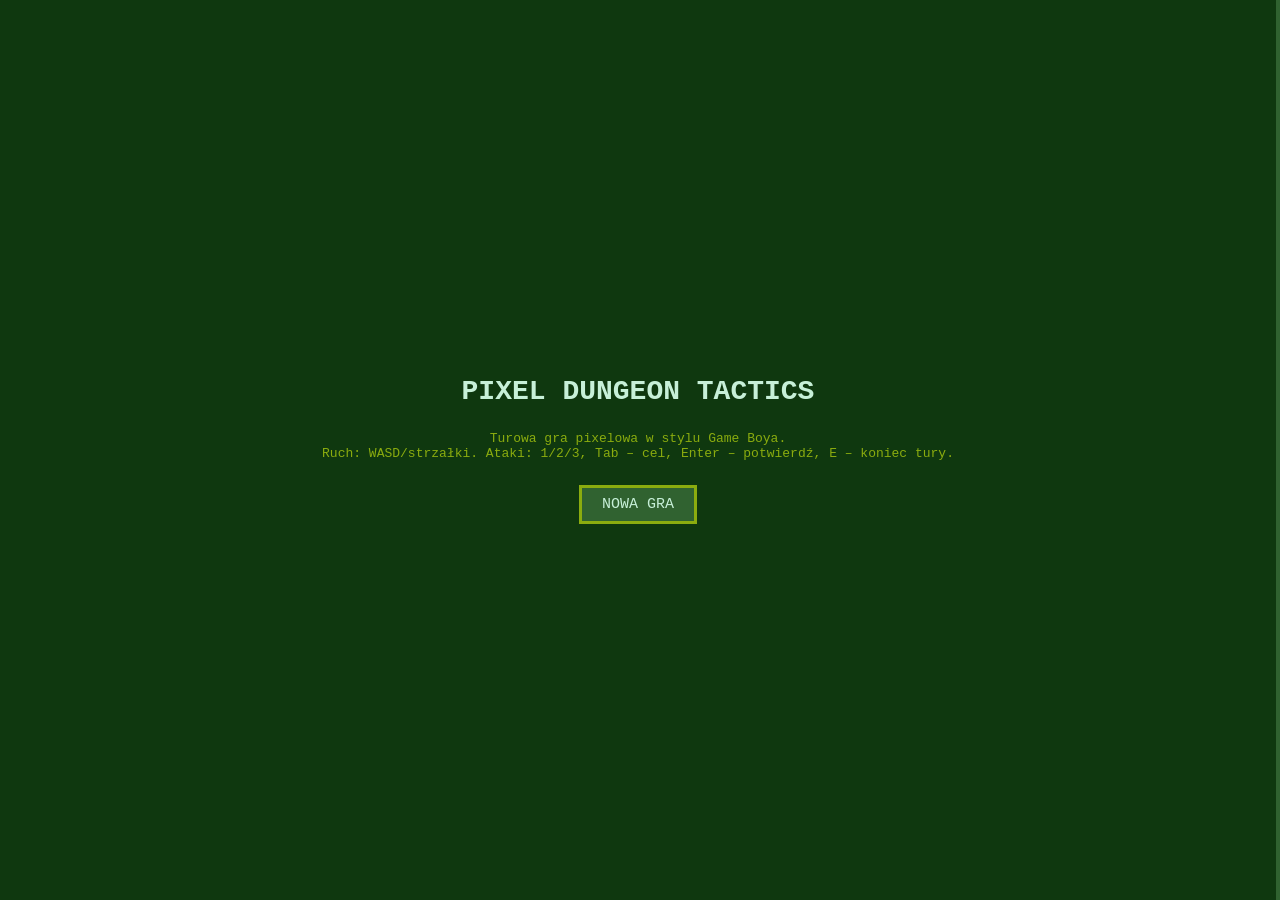
==== commit 5c2d3e1e: "Update index.html" ====
--- a/index.html
+++ b/index.html
@@ -70,7 +70,7 @@
       <div id="msg" class="hidden"></div>
       <div id="overlay">
         <h1>PIXEL DUNGEON TACTICS</h1>
-        <p id="overlayText">Turowa gra pixelowa w stylu Game Boya.<br>Ruch: WASD/strzałki. Ataki: 1/2/3, Tab – zmiana celu, Enter – potwierdź.</p>
+        <p id="overlayText">Turowa gra pixelowa w stylu Game Boya.<br>Ruch: WASD/strzałki. Ataki: 1/2/3, Tab – cel, Enter – potwierdź, E – koniec tury.</p>
         <div id="menuButtons">
           <button class="mbtn" id="btnNew">NOWA GRA</button>
           <button class="mbtn" id="btnContinue">KONTYNUUJ</button>
@@ -86,14 +86,14 @@
   <div id="sidePanel" class="hidden">
     <div class="panelTitle">BOHATER</div>
     <div id="stats">-</div>
-    <div class="panelTitle">ATAKI (1/2/3, Tab – cel, Enter – zatwierdź)</div>
+    <div class="panelTitle">ATAKI (1/2/3)</div>
     <div id="attackBtns">
       <button class="atk" id="btnLight">1. Lekki atak <small>10 STA</small></button>
       <button class="atk" id="btnStrong">2. Silny: - <small>-</small></button>
       <button class="atk" id="btnSpecial">3. Specjalny: Pocisk mocy <small>15 MP</small></button>
       <button class="atk" id="btnEnd">Koniec tury (E)</button>
     </div>
-    <div class="panelTitle">EKWIPUNEK (kliknij przedmiot)</div>
+    <div class="panelTitle">EKWIPUNEK</div>
     <div id="eq"></div>
     <button class="atk" id="btnMenu" style="margin-top:auto">MENU (Esc)</button>
   </div>
@@ -112,15 +112,16 @@
 const SAVE_KEY='pixelDungeonSave';
 
 let screen='menu';
-let player=null, enemies=[], drops=[], inventory=[];
+let player=null, enemies=[], drops=[], walls=[], inventory=[];
 let currentLevel=1, turn='player', busy=false, exitPos=null;
 let lastDir={x:1,y:0};
 let targeting=null, targetIdx=0;
+let movedThisTurn=false;
 
 const levels={
-  1:{enemies:3,items:3,name:'Komnaty wejściowe'},
-  2:{enemies:4,items:4,name:'Korytarze mroku'},
-  3:{enemies:5,items:4,name:'Sala bossa'}
+  1:{enemies:3,items:3,walls:10,name:'Komnaty wejściowe'},
+  2:{enemies:4,items:4,walls:16,name:'Korytarze mroku'},
+  3:{enemies:5,items:4,walls:22,name:'Sala bossa'}
 };
 
 const rarityColors={common:'#9e9e9e',uncommon:'#4caf50',rare:'#2196f3',epic:'#9c27b0',legendary:'#ffb300'};
@@ -180,26 +181,45 @@
   currentLevel=1;
   loadLevel(1);
   showScreen('map');
-  log('Poziom 1: '+levels[1].name+'.<br>Ruch nie kończy tury – możesz się ruszać i potem atakować.<br><b>1</b> lekki, <b>2</b> silny, <b>3</b> specjalny, <b>E</b> koniec tury.');
+  log('Poziom 1: '+levels[1].name+'.<br>W jednej turze: ruch LUB atak LUB czekanie.<br><b>1</b> lekki, <b>2</b> silny, <b>3</b> specjalny, <b>E</b> koniec tury.');
   saveGame();
 }
+
+function isWall(x,y){return walls.some(w=>w.x===x&&w.y===y);}
+function isEnemyAt(x,y,exclude){return enemies.some(e=>e!==exclude&&e.x===x&&e.y===y);}
+function isPlayerAt(x,y){return player&&player.x===x&&player.y===y;}
 
 function loadLevel(n){
   currentLevel=n;
-  enemies=[];drops=[];exitPos=null;targeting=null;
+  enemies=[];drops=[];walls=[];exitPos=null;targeting=null;movedThisTurn=false;
   player.x=2;player.y=4;
   const cfg=levels[n];
+  // ściany – losowe, nie na starcie gracza i nie na wyjściu
+  let tries=0;
+  while(walls.length<cfg.walls&&tries<200){
+    tries++;
+    const x=3+Math.floor(Math.random()*(COLS-5));
+    const y=1+Math.floor(Math.random()*(ROWS-2));
+    if((x===2&&y===4)||isWall(x,y))continue;
+    walls.push({x,y});
+  }
   for(let i=0;i<cfg.enemies;i++){
-    enemies.push({x:10+Math.floor(Math.random()*8),y:1+Math.floor(Math.random()*(ROWS-2)),hp:30+n*5,maxHp:30+n*5,dir:1});
+    let x,y,t=0;
+    do{x=10+Math.floor(Math.random()*8);y=1+Math.floor(Math.random()*(ROWS-2));t++;}
+    while((isWall(x,y)||isEnemyAt(x,y)||isPlayerAt(x,y))&&t<100);
+    enemies.push({x,y,hp:30+n*5,maxHp:30+n*5,dir:1});
   }
   for(let i=0;i<cfg.items;i++){
+    let x,y,t=0;
+    do{x=4+Math.floor(Math.random()*14);y=1+Math.floor(Math.random()*(ROWS-2));t++;}
+    while((isWall(x,y)||isEnemyAt(x,y))&&t<100);
     const r=Math.random();
     if(r<0.5){
       const kinds=['hp','sta','mp'];
       const k=kinds[Math.floor(Math.random()*3)];
-      drops.push({x:5+Math.floor(Math.random()*12),y:1+Math.floor(Math.random()*(ROWS-2)),kind:'potion',potion:k,icon:potions[k].icon,rarity:'common',name:potions[k].name,stats:{}});
+      drops.push({x,y,kind:'potion',potion:k,icon:potions[k].icon,rarity:'common',name:potions[k].name,stats:{}});
     } else {
-      drops.push({x:5+Math.floor(Math.random()*12),y:1+Math.floor(Math.random()*(ROWS-2)),kind:'item',...generateItem(rollRarity())});
+      drops.push({x,y,kind:'item',...generateItem(rollRarity())});
     }
   }
   turn='player';busy=false;
@@ -208,7 +228,7 @@
 
 function saveGame(){
   if(!player)return;
-  localStorage.setItem(SAVE_KEY,JSON.stringify({player,inventory,currentLevel,enemies,drops,exitPos}));
+  localStorage.setItem(SAVE_KEY,JSON.stringify({player,inventory,currentLevel,enemies,drops,walls,exitPos}));
 }
 
 function loadGame(){
@@ -217,8 +237,9 @@
   try{
     const d=JSON.parse(raw);
     player=d.player;inventory=d.inventory;currentLevel=d.currentLevel;
-    enemies=d.enemies;drops=d.drops;exitPos=d.exitPos;
+    enemies=d.enemies;drops=d.drops;walls=d.walls||[];exitPos=d.exitPos;
     if(!player.equip)player.equip={weapon:player.weapon||'miecz',armor:null,helm:null,ring:null};
+    targeting=null;movedThisTurn=false;
     showScreen('map');
     render();
     log('Wczytano zapis. Poziom '+currentLevel+': '+levels[currentLevel].name);
@@ -233,16 +254,16 @@
   const off=44;
   for(let y=0;y<ROWS;y++)for(let x=0;x<COLS;x++)
     rect(x*T,off+y*T,T,T,((x+y)%2)?'#1b4a1b':'#0f380f');
+  walls.forEach(w=>rect(w.x*T,off+w.y*T,T,T,'#555'));
   for(let x=0;x<COLS;x++){rect(x*T,off,T,T,'#306230');rect(x*T,off+(ROWS-1)*T,T,T,'#306230');}
   for(let y=0;y<ROWS;y++){rect(0,off+y*T,T,T,'#306230');rect((COLS-1)*T,off+y*T,T,T,'#306230');}
   if(exitPos){
     rect(exitPos.x*T+4,off+exitPos.y*T+4,T-8,T-8,'#e8d44d');
     text(exitPos.x*T+8,off+exitPos.y*T+22,'▶','#0f380f',14);
   }
-  // podświetlenie celów
   if(targeting){
     targeting.targets.forEach((e,i)=>{
-      const x=e.x*T,y=44+e.y*T;
+      const x=e.x*T,y=off+e.y*T;
       rect(x+2,y+2,T-4,T-4, i===targetIdx?'#e8d44d':'#4da3e8');
       text(x+6,y+20,(i+1),'#0f380f',14);
     });
@@ -253,11 +274,10 @@
   if(!player)return;
   const x=player.x*T,y=44+player.y*T;
   rect(x+9,y+6,14,14,'#e8d44d');
-  // zbroja zmienia kolor torsu
   const bodyColor=player.equip.armor?'#8b5a2b':(player.cls==='warrior'?'#4da3e8':'#9c27b0');
   rect(x+7,y+20,18,9,bodyColor);
   if(player.equip.helm)rect(x+8,y+4,16,5,'#9e9e9e');
-  if(player.equip.ring){rect(x+22,y+26,4,4,'#ffb300');}
+  if(player.equip.ring)rect(x+22,y+26,4,4,'#ffb300');
   const w=player.equip.weapon;
   if(w==='miecz')rect(x+25,y+16,3,12,'#c7f0d8');
   if(w==='wlocznia'){rect(x+25,y+8,3,20,'#c7f0d8');rect(x+24,y+6,5,5,'#e45c10');}
@@ -300,13 +320,12 @@
   document.getElementById('levelLabel').textContent='Poziom '+currentLevel;
   document.getElementById('turnLabel').textContent=turn==='player'?'Twoja tura':'Tura wroga';
   const eq=player.equip;
-  const eqNames={weapon:weapons[eq.weapon].name,armor:eq.armor?eq.armor.name:'-',helm:eq.helm?eq.helm.name:'-',ring:eq.ring?eq.ring.name:'-'};
   document.getElementById('stats').innerHTML=
     'Klasa: '+(player.cls==='warrior'?'Wojownik':'Mag')+'<br>'+
-    'Broń: '+eqNames.weapon+'<br>'+
-    'Zbroja: '+eqNames.armor+'<br>'+
-    'Hełm: '+eqNames.helm+'<br>'+
-    'Pierścień: '+eqNames.ring+'<br>'+
+    'Broń: '+weapons[eq.weapon].name+'<br>'+
+    'Zbroja: '+(eq.armor?eq.armor.name:'-')+'<br>'+
+    'Hełm: '+(eq.helm?eq.helm.name:'-')+'<br>'+
+    'Pierścień: '+(eq.ring?eq.ring.name:'-')+'<br>'+
     'HP: '+player.hp+'/'+player.maxHp+'<br>'+
     'Stamina: '+player.sta+'/'+player.maxSta+'<br>'+
     'Moc: '+player.magia+' | Siła: '+player.sila;
@@ -397,11 +416,20 @@
   lastDir={x:dx,y:dy};
   targeting=null;
   const nx=player.x+dx,ny=player.y+dy;
-  if(nx>0&&nx<COLS-1&&ny>0&&ny<ROWS-1){
-    player.x=nx;player.y=ny;
-    checkPickup();
-    checkExit();
-    if(screen==='map'){saveGame();render();log('Ruch wykonany. Możesz jeszcze atakować (1/2/3) lub zakończyć turę (E).');}
+  if(nx<=0||nx>=COLS-1||ny<=0||ny>=ROWS-1)return;
+  if(isWall(nx,ny)){log('Tam jest ściana.');return;}
+  if(isEnemyAt(nx,ny)){log('Pole zajęte przez wroga.');return;}
+  player.x=nx;player.y=ny;
+  checkPickup();
+  checkExit();
+  if(screen==='map'){
+    if(movedThisTurn){
+      saveGame();endTurn();
+    } else {
+      movedThisTurn=true;
+      saveGame();render();
+      log('Ruch wykonany. Możesz jeszcze: atak (1/2/3), czekanie (E) lub kolejny ruch – to zakończy turę.');
+    }
   }
 }
 
@@ -485,14 +513,15 @@
   targeting={type,targets};
   targetIdx=0;
   render();
-  log('Wybierz cel: kliknij wroga na planszy lub <b>Tab</b> zmienia cel, <b>Enter</b> potwierdza.');
+  log('Wybierz cel: kliknij wroga lub <b>Tab</b> zmienia cel, <b>Enter</b> potwierdza.');
 }
 
 function confirmTarget(){
   if(!targeting)return;
   const e=targeting.targets[targetIdx];
-  executeAttack(targeting.type,e);
+  const type=targeting.type;
   targeting=null;
+  executeAttack(type,e);
 }
 
 function executeAttack(type,e){
@@ -575,7 +604,7 @@
 }
 
 function endTurn(){
-  targeting=null;
+  targeting=null;movedThisTurn=false;
   render();
   saveGame();
   if(!enemies.length){log('Poziom czysty. Wejdź na wyjście ▶');turn='player';busy=false;return;}
@@ -589,7 +618,11 @@
     if(Math.abs(player.x-e.x)<=1&&Math.abs(player.y-e.y)<=1){
       player.hp-=8;log('Wróg atakuje! -8 HP');
     } else {
-      if(Math.abs(player.x-e.x)>Math.abs(player.y-e.y))e.x+=dx;else e.y+=dy;
+      let nx=e.x,ny=e.y;
+      if(Math.abs(player.x-e.x)>Math.abs(player.y-e.y))nx+=dx;else ny+=dy;
+      if(!isWall(nx,ny)&&!isEnemyAt(nx,ny,e)&&!isPlayerAt(nx,ny)){
+        e.x=nx;e.y=ny;
+      }
     }
   });
   if(player.hp<=0){
@@ -601,7 +634,7 @@
     localStorage.removeItem(SAVE_KEY);
     return;
   }
-  turn='player';busy=false;
+  turn='player';busy=false;movedThisTurn=false;
   player.sta=Math.min(player.maxSta,player.sta+15);
   player.mp=Math.min(player.maxMp,player.mp+5);
   render();
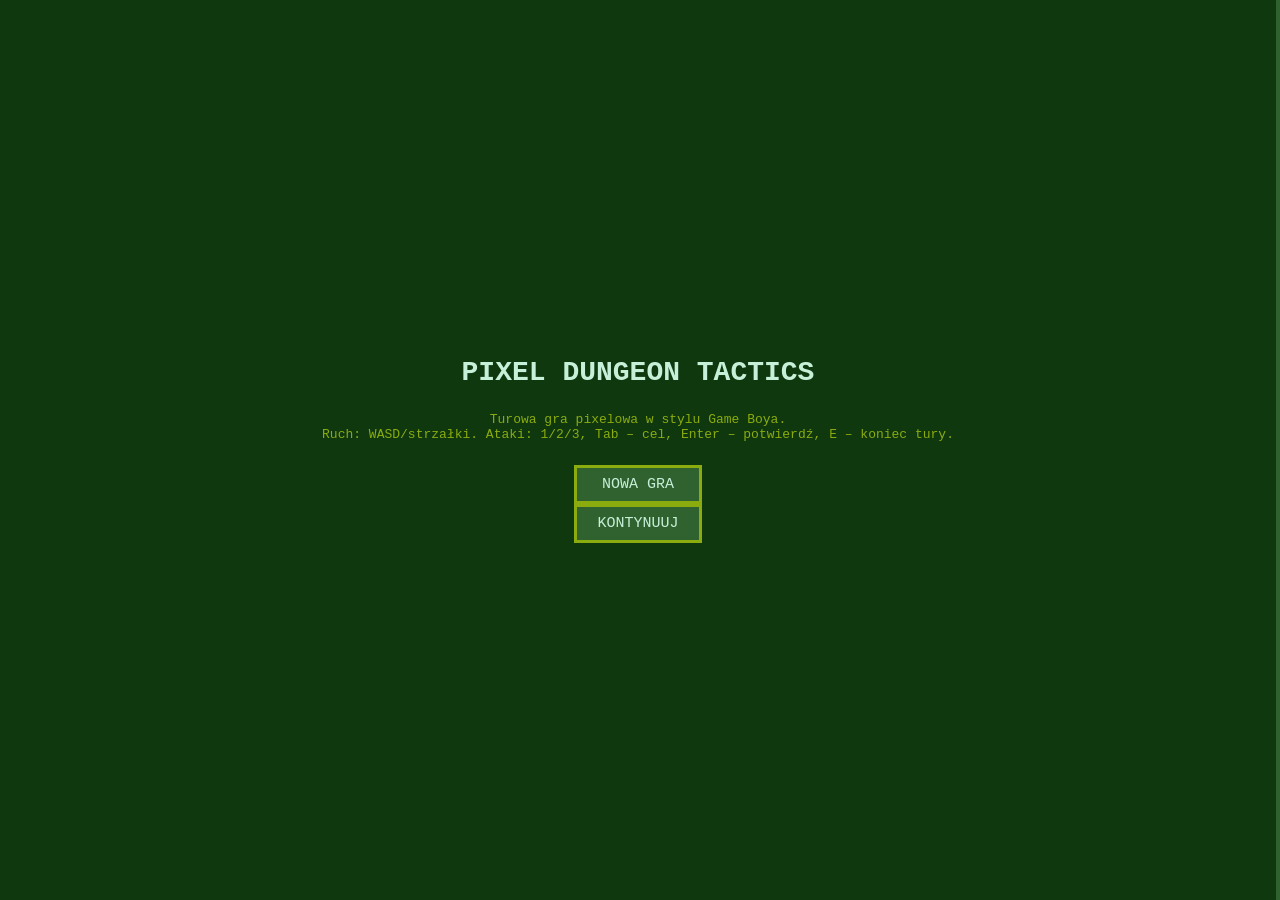
==== commit f212b1da: "Update index.html" ====
--- a/index.html
+++ b/index.html
@@ -24,9 +24,13 @@
   #menu { position:absolute; left:26%; bottom:18%; width:40%; background:#0f380f; border:3px solid #8bac0f; padding:8px; font-size:clamp(9px,1.3vw,13px); display:none; z-index:5; }
   #menu div { padding:4px 6px; cursor:pointer; }
   #menu div:hover { background:#306230; }
-  #sidePanel { flex:1; background:#0f380f; border-left:4px solid #306230; display:flex; flex-direction:column; padding:2%; gap:2%; min-width:230px; overflow:auto; }
+  #sidePanel { flex:1; background:#0f380f; border-left:4px solid #306230; display:flex; flex-direction:column; padding:2%; gap:2%; min-width:250px; overflow:auto; }
   .panelTitle { font-size:clamp(10px,1.4vw,14px); color:#8bac0f; border-bottom:2px solid #306230; padding-bottom:2px; }
-  #stats { font-size:clamp(9px,1.2vw,12px); line-height:1.5; }
+  #previewWrap { display:flex; gap:4%; align-items:center; }
+  #preview { width:38%; aspect-ratio:1; background:#1b4a1b; border:2px solid #306230; }
+  #stats { font-size:clamp(9px,1.1vw,12px); line-height:1.6; flex:1; }
+  .base { color:#c7f0d8; }
+  .bonus { color:#4caf50; cursor:help; }
   #attackBtns { display:flex; flex-direction:column; gap:4px; }
   .atk { background:#306230; border:2px solid #8bac0f; color:#c7f0d8; font-family:inherit; font-size:clamp(9px,1.2vw,12px); padding:6px; cursor:pointer; text-align:left; }
   .atk:active { background:#8bac0f; color:#0f380f; }
@@ -85,12 +89,15 @@
 
   <div id="sidePanel" class="hidden">
     <div class="panelTitle">BOHATER</div>
-    <div id="stats">-</div>
+    <div id="previewWrap">
+      <svg id="preview" viewBox="0 0 16 16"></svg>
+      <div id="stats">-</div>
+    </div>
     <div class="panelTitle">ATAKI (1/2/3)</div>
     <div id="attackBtns">
-      <button class="atk" id="btnLight">1. Lekki atak <small>10 STA</small></button>
+      <button class="atk" id="btnLight">1. Lekki atak <small>-</small></button>
       <button class="atk" id="btnStrong">2. Silny: - <small>-</small></button>
-      <button class="atk" id="btnSpecial">3. Specjalny: Pocisk mocy <small>15 MP</small></button>
+      <button class="atk" id="btnSpecial">3. Specjalny: Pocisk mocy <small>-</small></button>
       <button class="atk" id="btnEnd">Koniec tury (E)</button>
     </div>
     <div class="panelTitle">EKWIPUNEK</div>
@@ -107,6 +114,7 @@
 const hud=document.getElementById('hud');
 const dpad=document.getElementById('dpad');
 const sidePanel=document.getElementById('sidePanel');
+const preview=document.getElementById('preview');
 
 const T=32, COLS=20, ROWS=9;
 const SAVE_KEY='pixelDungeonSave';
@@ -143,47 +151,64 @@
 function say(t){msg.innerHTML=t;}
 function log(t){say(t);}
 
-function showScreen(s){
-  screen=s;
-  if(s==='menu'){
-    overlay.classList.remove('hidden');
-    hud.classList.add('hidden');dpad.classList.add('hidden');msg.classList.add('hidden');sidePanel.classList.add('hidden');
-    document.getElementById('menuButtons').classList.remove('hidden');
-    document.getElementById('classButtons').classList.add('hidden');
-    document.getElementById('btnContinue').style.display=localStorage.getItem(SAVE_KEY)?'block':'none';
-  }
-  if(s==='classSelect'){
-    overlay.classList.remove('hidden');
-    hud.classList.add('hidden');dpad.classList.add('hidden');msg.classList.add('hidden');sidePanel.classList.add('hidden');
-    document.getElementById('menuButtons').classList.add('hidden');
-    document.getElementById('classButtons').classList.remove('hidden');
-    document.getElementById('overlayText').innerHTML='Wybierz klasę postaci.<br>Ruch: WASD/strzałki. Ataki: 1/2/3.';
-  }
-  if(s==='map'||s==='victory'||s==='gameOver'){
-    overlay.classList.add('hidden');
-    if(s==='map'){
-      hud.classList.remove('hidden');dpad.classList.remove('hidden');msg.classList.remove('hidden');sidePanel.classList.remove('hidden');
-    } else {
-      hud.classList.add('hidden');dpad.classList.add('hidden');msg.classList.add('hidden');sidePanel.classList.add('hidden');
-    }
+function rollStats(n){
+  const stats={};
+  const pool=['hp','sila','stamina','magia'];
+  for(let i=0;i<n;i++){
+    const s=pool[Math.floor(Math.random()*4)];
+    stats[s]=(stats[s]||0)+1+Math.floor(Math.random()*2);
+  }
+  return stats;
+}
+
+function makeStartingEquip(cls){
+  if(cls==='warrior'){
+    return {
+      weapon:{kind:'weapon',slot:'weapon',weapon:'miecz',name:'Miecz',icon:'🗡️',rarity:'common',stats:rollStats(1)},
+      armor:{kind:'item',slot:'armor',name:'Skórzana zbroja',icon:'🛡️',rarity:'common',stats:rollStats(1)},
+      helm:null,ring:null
+    };
+  } else {
+    return {
+      weapon:{kind:'weapon',slot:'weapon',weapon:'kostur',name:'Kostur maga',icon:'🪄',rarity:'common',stats:rollStats(1)},
+      armor:{kind:'item',slot:'armor',name:'Szata maga',icon:'🛡️',rarity:'common',stats:rollStats(1)},
+      helm:null,ring:null
+    };
   }
 }
 
 function newGame(cls){
+  const equip=makeStartingEquip(cls);
   if(cls==='warrior'){
-    player={cls:'warrior',x:2,y:4,hp:120,maxHp:120,sta:100,maxSta:100,mp:20,maxMp:20,sila:12,magia:3,
-      equip:{weapon:'miecz',armor:null,helm:null,ring:null}};
+    player={cls:'warrior',x:2,y:4,
+      base:{hp:120,sta:100,mp:20,sila:12,magia:3},
+      hp:120,sta:100,mp:20,equip};
   } else {
-    player={cls:'mage',x:2,y:4,hp:80,maxHp:80,sta:100,maxSta:100,mp:60,maxMp:60,sila:4,magia:14,
-      equip:{weapon:'kostur',armor:null,helm:null,ring:null}};
+    player={cls:'mage',x:2,y:4,
+      base:{hp:80,sta:100,mp:60,sila:4,magia:14},
+      hp:80,sta:100,mp:60,equip};
   }
   inventory=[];
   currentLevel=1;
   loadLevel(1);
   showScreen('map');
-  log('Poziom 1: '+levels[1].name+'.<br>W jednej turze: ruch LUB atak LUB czekanie.<br><b>1</b> lekki, <b>2</b> silny, <b>3</b> specjalny, <b>E</b> koniec tury.');
+  log('Poziom 1: '+levels[1].name+'.<br>W turze: ruch, potem atak/czekanie/kolejny ruch.<br><b>1</b> lekki, <b>2</b> silny, <b>3</b> specjalny, <b>E</b> koniec tury.');
   saveGame();
 }
+
+function effStat(k){
+  let v=player.base[k]||0;
+  Object.values(player.equip).forEach(it=>{if(it&&it.stats&&it.stats[k])v+=it.stats[k];});
+  return v;
+}
+function bonusStat(k){
+  let v=0;
+  Object.values(player.equip).forEach(it=>{if(it&&it.stats&&it.stats[k])v+=it.stats[k];});
+  return v;
+}
+function maxHp(){return effStat('hp');}
+function maxSta(){return effStat('stamina');}
+function maxMp(){return effStat('mp');}
 
 function isWall(x,y){return walls.some(w=>w.x===x&&w.y===y);}
 function isEnemyAt(x,y,exclude){return enemies.some(e=>e!==exclude&&e.x===x&&e.y===y);}
@@ -194,7 +219,6 @@
   enemies=[];drops=[];walls=[];exitPos=null;targeting=null;movedThisTurn=false;
   player.x=2;player.y=4;
   const cfg=levels[n];
-  // ściany – losowe, nie na starcie gracza i nie na wyjściu
   let tries=0;
   while(walls.length<cfg.walls&&tries<200){
     tries++;
@@ -222,6 +246,9 @@
       drops.push({x,y,kind:'item',...generateItem(rollRarity())});
     }
   }
+  player.hp=Math.min(player.hp,maxHp());
+  player.sta=Math.min(player.sta,maxSta());
+  player.mp=Math.min(player.mp,maxMp());
   turn='player';busy=false;
   render();
 }
@@ -238,7 +265,6 @@
     const d=JSON.parse(raw);
     player=d.player;inventory=d.inventory;currentLevel=d.currentLevel;
     enemies=d.enemies;drops=d.drops;walls=d.walls||[];exitPos=d.exitPos;
-    if(!player.equip)player.equip={weapon:player.weapon||'miecz',armor:null,helm:null,ring:null};
     targeting=null;movedThisTurn=false;
     showScreen('map');
     render();
@@ -276,6 +302,7 @@
   rect(x+9,y+6,14,14,'#e8d44d');
   const bodyColor=player.equip.armor?'#8b5a2b':(player.cls==='warrior'?'#4da3e8':'#9c27b0');
   rect(x+7,y+20,18,9,bodyColor);
+  rect(x+9,y+29,12,3,'#37474f'); // spodnie
   if(player.equip.helm)rect(x+8,y+4,16,5,'#9e9e9e');
   if(player.equip.ring)rect(x+22,y+26,4,4,'#ffb300');
   const w=player.equip.weapon;
@@ -312,25 +339,69 @@
   updateHUD();
 }
 
+function drawPreview(){
+  if(!player)return;
+  preview.innerHTML='';
+  const eq=player.equip;
+  const R=(x,y,w,h,c)=>{const r=document.createElementNS('http://www.w3.org/2000/svg','rect');r.setAttribute('x',x);r.setAttribute('y',y);r.setAttribute('width',w);r.setAttribute('height',h);r.setAttribute('fill',c);preview.appendChild(r);};
+  // głowa
+  R(5,2,6,5,'#e8d44d');
+  if(eq.helm)R(4,1,8,3,'#9e9e9e');
+  // tors – zbroja
+  R(4,8,8,4, eq.armor?'#8b5a2b':(player.cls==='warrior'?'#4da3e8':'#9c27b0'));
+  // spodnie
+  R(5,12,2,3,'#37474f');
+  R(9,12,2,3,'#37474f');
+  // pas z 3 potkami
+  R(4,11,8,1,'#8b5a2b');
+  // ręka lewa – broń
+  const w=eq.weapon;
+  if(w==='miecz')R(12,8,1,5,'#c7f0d8');
+  if(w==='wlocznia'){R(12,5,1,8,'#c7f0d8');R(11,4,3,2,'#e45c10');}
+  if(w==='bulawa'){R(12,8,1,5,'#8b5a2b');R(11,6,3,3,'#9e9e9e');}
+  if(w==='kostur'){R(12,6,1,7,'#8b5a2b');R(11,4,3,3,'#4da3e8');}
+  // ręka prawa
+  R(3,8,1,4,'#e8d44d');
+  // pierścień
+  if(eq.ring)R(3,12,1,1,'#ffb300');
+}
+
 function updateHUD(){
   if(!player)return;
-  document.querySelector('#hpBar i').style.width=(player.hp/player.maxHp*100)+'%';
-  document.querySelector('#stBar i').style.width=(player.sta/player.maxSta*100)+'%';
-  document.querySelector('#mpBar i').style.width=(player.mp/player.maxMp*100)+'%';
+  document.querySelector('#hpBar i').style.width=(player.hp/maxHp()*100)+'%';
+  document.querySelector('#stBar i').style.width=(player.sta/maxSta()*100)+'%';
+  document.querySelector('#mpBar i').style.width=(player.mp/maxMp()*100)+'%';
   document.getElementById('levelLabel').textContent='Poziom '+currentLevel;
   document.getElementById('turnLabel').textContent=turn==='player'?'Twoja tura':'Tura wroga';
-  const eq=player.equip;
+
+  const statLine=(label,key)=>{
+    const base=player.base[key]||0;
+    const bonus=bonusStat(key);
+    const total=base+bonus;
+    if(bonus>0){
+      return label+': <span class="base">'+total+'</span> <span class="bonus">('+base+' +'+bonus+')</span><br>';
+    }
+    return label+': <span class="base">'+total+'</span><br>';
+  };
   document.getElementById('stats').innerHTML=
     'Klasa: '+(player.cls==='warrior'?'Wojownik':'Mag')+'<br>'+
-    'Broń: '+weapons[eq.weapon].name+'<br>'+
-    'Zbroja: '+(eq.armor?eq.armor.name:'-')+'<br>'+
-    'Hełm: '+(eq.helm?eq.helm.name:'-')+'<br>'+
-    'Pierścień: '+(eq.ring?eq.ring.name:'-')+'<br>'+
-    'HP: '+player.hp+'/'+player.maxHp+'<br>'+
-    'Stamina: '+player.sta+'/'+player.maxSta+'<br>'+
-    'Moc: '+player.magia+' | Siła: '+player.sila;
-  const w=weapons[eq.weapon];
-  document.getElementById('btnStrong').innerHTML='2. Silny: '+w.strong.name+' <small>'+costText(w.strong.cost)+'</small>';
+    statLine('HP','hp')+
+    statLine('Stamina','stamina')+
+    statLine('Moc','magia')+
+    statLine('Siła','sila')+
+    '<span style="color:#8bac0f">Regen: +15 STA, +5 MP / turę</span>';
+
+  const w=weapons[player.equip.weapon];
+  const lightMin=player.cls==='warrior'?effStat('sila'):Math.ceil(effStat('magia')/2);
+  const lightMax=Math.ceil(lightMin*1.5);
+  const strongMin=(player.cls==='warrior'?effStat('sila'):effStat('magia'))*2;
+  const strongMax=Math.ceil(strongMin*1.5);
+  const specMin=effStat('magia')*2;
+  const specMax=Math.ceil(specMin*1.5);
+  document.getElementById('btnLight').innerHTML='1. Lekki atak <small>10 STA | obrażenia '+lightMin+'–'+lightMax+'</small>';
+  document.getElementById('btnStrong').innerHTML='2. Silny: '+w.strong.name+' <small>'+costText(w.strong.cost)+' | '+strongMin+'–'+strongMax+'</small>';
+  document.getElementById('btnSpecial').innerHTML='3. Specjalny: Pocisk mocy <small>15 MP | '+specMin+'–'+specMax+'</small>';
+  drawPreview();
   renderEQ();
 }
 
@@ -385,9 +456,9 @@
 
 function usePotion(i){
   const it=inventory[i];
-  if(it.potion==='hp'){player.hp=Math.min(player.maxHp,player.hp+30);log('Wypito miksturę zdrowia: +30 HP');}
-  if(it.potion==='sta'){player.sta=Math.min(player.maxSta,player.sta+40);log('Wypito miksturę staminy: +40 STA');}
-  if(it.potion==='mp'){player.mp=Math.min(player.maxMp,player.mp+25);log('Wypito miksturę many: +25 MP');}
+  if(it.potion==='hp'){player.hp=Math.min(maxHp(),player.hp+30);log('Wypito miksturę zdrowia: +30 HP');}
+  if(it.potion==='sta'){player.sta=Math.min(maxSta(),player.sta+40);log('Wypito miksturę staminy: +40 STA');}
+  if(it.potion==='mp'){player.mp=Math.min(maxMp(),player.mp+25);log('Wypito miksturę many: +25 MP');}
   inventory.splice(i,1);
   saveGame();render();
 }
@@ -399,6 +470,9 @@
   player.equip[slot]=it;
   inventory.splice(i,1);
   if(old)inventory.push(old);
+  player.hp=Math.min(player.hp,maxHp());
+  player.sta=Math.min(player.sta,maxSta());
+  player.mp=Math.min(player.mp,maxMp());
   log('Wyposażono: '+it.name);
   saveGame();render();
 }
@@ -410,6 +484,10 @@
 }
 
 function canAct(){return player&&screen==='map'&&turn==='player'&&!busy;}
+
+function rollDamage(base){
+  return base+Math.floor(Math.random()*Math.ceil(base*0.5));
+}
 
 function move(dx,dy){
   if(!canAct())return;
@@ -419,16 +497,22 @@
   if(nx<=0||nx>=COLS-1||ny<=0||ny>=ROWS-1)return;
   if(isWall(nx,ny)){log('Tam jest ściana.');return;}
   if(isEnemyAt(nx,ny)){log('Pole zajęte przez wroga.');return;}
-  player.x=nx;player.y=ny;
-  checkPickup();
-  checkExit();
-  if(screen==='map'){
-    if(movedThisTurn){
-      saveGame();endTurn();
-    } else {
-      movedThisTurn=true;
+  if(movedThisTurn){
+    // najpierw wrogowie, potem gracz, potem nowa tura
+    enemyActions();
+    if(player.hp<=0)return;
+    player.x=nx;player.y=ny;
+    checkPickup();
+    checkExit();
+    if(screen==='map'){startNewPlayerTurn();}
+  } else {
+    player.x=nx;player.y=ny;
+    movedThisTurn=true;
+    checkPickup();
+    checkExit();
+    if(screen==='map'){
       saveGame();render();
-      log('Ruch wykonany. Możesz jeszcze: atak (1/2/3), czekanie (E) lub kolejny ruch – to zakończy turę.');
+      log('Ruch wykonany. Teraz: atak (1/2/3), czekanie (E) lub kolejny ruch – wrogowie ruszą się pierwszy.');
     }
   }
 }
@@ -438,8 +522,8 @@
     if(d.x===player.x&&d.y===player.y){
       if(d.kind==='weapon'){
         const old=player.equip.weapon;
-        player.equip.weapon=d.weapon;
-        if(old)inventory.push({kind:'weapon',weapon:old,icon:weapons[old].icon,rarity:'common',name:weapons[old].name,stats:{},slot:'weapon'});
+        player.equip.weapon={kind:'weapon',slot:'weapon',weapon:d.weapon,icon:d.icon,rarity:'common',name:weapons[d.weapon].name,stats:rollStats(1)};
+        if(old)inventory.push(old);
         log('Podniesiono i wyposażono: '+weapons[d.weapon].name);
       } else {
         if(inventory.length<8){inventory.push(d);log('Zdobyto: '+d.name);}
@@ -528,21 +612,23 @@
   const w=weapons[player.equip.weapon];
   if(type==='light'){
     if(!payCost({sta:10})){log('Za mało staminy! (10 STA)');return;}
-    e.hp-=player.cls==='warrior'?player.sila:Math.ceil(player.magia/2);
+    const base=player.cls==='warrior'?effStat('sila'):Math.ceil(effStat('magia')/2);
+    e.hp-=rollDamage(base);
     log('Lekki atak (1): trafiono wroga. Koszt: 10 STA.');
   }
   if(type==='strong'){
     if(!payCost(w.strong.cost)){log('Brak zasobów: '+costText(w.strong.cost));return;}
-    e.hp-=player.cls==='warrior'?player.sila*2:player.magia*2;
+    const base=(player.cls==='warrior'?effStat('sila'):effStat('magia'))*2;
+    e.hp-=rollDamage(base);
     log(w.strong.name+' (2): trafiono wroga. Koszt: '+costText(w.strong.cost)+'.');
   }
   if(type==='special'){
     if(!payCost({mp:15})){log('Za mało MP! (15 MP)');return;}
-    e.hp-=player.magia*2;
-    log('Pocisk mocy (3): '+player.magia*2+' obrażeń. Koszt: 15 MP.');
+    e.hp-=rollDamage(effStat('magia')*2);
+    log('Pocisk mocy (3): trafiono wroga. Koszt: 15 MP.');
   }
   cleanupEnemies();
-  endTurn();
+  finishTurn();
 }
 
 svg.addEventListener('click',ev=>{
@@ -561,7 +647,7 @@
       const r=Math.random();
       if(r<0.3){
         const wp=['miecz','wlocznia','bulawa','kostur'][Math.floor(Math.random()*4)];
-        drops.push({x:e.x,y:e.y,kind:'weapon',weapon:wp,icon:weapons[wp].icon,rarity:'common',name:weapons[wp].name,stats:{},slot:'weapon'});
+        drops.push({x:e.x,y:e.y,kind:'weapon',weapon:wp,icon:weapons[wp].icon,rarity:'common',name:weapons[wp].name,stats:rollStats(1),slot:'weapon'});
       } else if(r<0.6){
         const kinds=['hp','sta','mp'];
         const k=kinds[Math.floor(Math.random()*3)];
@@ -603,16 +689,7 @@
   return {name:c.n,icon:c.i,rarity,stats,slot:c.slot};
 }
 
-function endTurn(){
-  targeting=null;movedThisTurn=false;
-  render();
-  saveGame();
-  if(!enemies.length){log('Poziom czysty. Wejdź na wyjście ▶');turn='player';busy=false;return;}
-  turn='enemy';busy=true;
-  setTimeout(enemyTurn,600);
-}
-
-function enemyTurn(){
+function enemyActions(){
   enemies.forEach(e=>{
     const dx=Math.sign(player.x-e.x),dy=Math.sign(player.y-e.y);
     if(Math.abs(player.x-e.x)<=1&&Math.abs(player.y-e.y)<=1){
@@ -632,11 +709,26 @@
     document.getElementById('menuButtons').classList.remove('hidden');
     document.getElementById('classButtons').classList.add('hidden');
     localStorage.removeItem(SAVE_KEY);
-    return;
-  }
+  }
+}
+
+function finishTurn(){
+  movedThisTurn=false;
+  render();
+  saveGame();
+  if(!enemies.length){log('Poziom czysty. Wejdź na wyjście ▶');turn='player';busy=false;return;}
+  turn='enemy';busy=true;
+  setTimeout(()=>{
+    enemyActions();
+    if(player.hp<=0)return;
+    startNewPlayerTurn();
+  },500);
+}
+
+function startNewPlayerTurn(){
   turn='player';busy=false;movedThisTurn=false;
-  player.sta=Math.min(player.maxSta,player.sta+15);
-  player.mp=Math.min(player.maxMp,player.mp+5);
+  player.sta=Math.min(maxSta(),player.sta+15);
+  player.mp=Math.min(maxMp(),player.mp+5);
   render();
   log('Twoja tura. Stamina +15, MP +5.<br>1 – lekki, 2 – silny, 3 – specjalny, E – koniec tury.');
 }
@@ -653,7 +745,7 @@
 document.getElementById('btnLight').onclick=()=>startTargeting('light');
 document.getElementById('btnStrong').onclick=()=>startTargeting('strong');
 document.getElementById('btnSpecial').onclick=()=>startTargeting('special');
-document.getElementById('btnEnd').onclick=()=>{if(canAct()){log('Koniec tury.');endTurn();}};
+document.getElementById('btnEnd').onclick=()=>{if(canAct()){log('Koniec tury.');finishTurn();}};
 document.getElementById('btnMenu').onclick=()=>showScreen('menu');
 document.getElementById('btnNew').onclick=()=>showScreen('classSelect');
 document.getElementById('btnContinue').onclick=()=>{if(!loadGame())log('Brak zapisu.');};
@@ -669,7 +761,7 @@
   if(e.key==='3')startTargeting('special');
   if(e.key==='Tab'){e.preventDefault();if(targeting){targetIdx=(targetIdx+1)%targeting.targets.length;render();log('Cel: '+(targetIdx+1)+'/'+targeting.targets.length);}}
   if(e.key==='Enter'){if(targeting)confirmTarget();}
-  if(e.key==='e'||e.key==='E'){if(canAct()){log('Koniec tury.');endTurn();}}
+  if(e.key==='e'||e.key==='E'){if(canAct()){log('Koniec tury.');finishTurn();}}
   if(e.key==='Escape')showScreen('menu');
 });
 
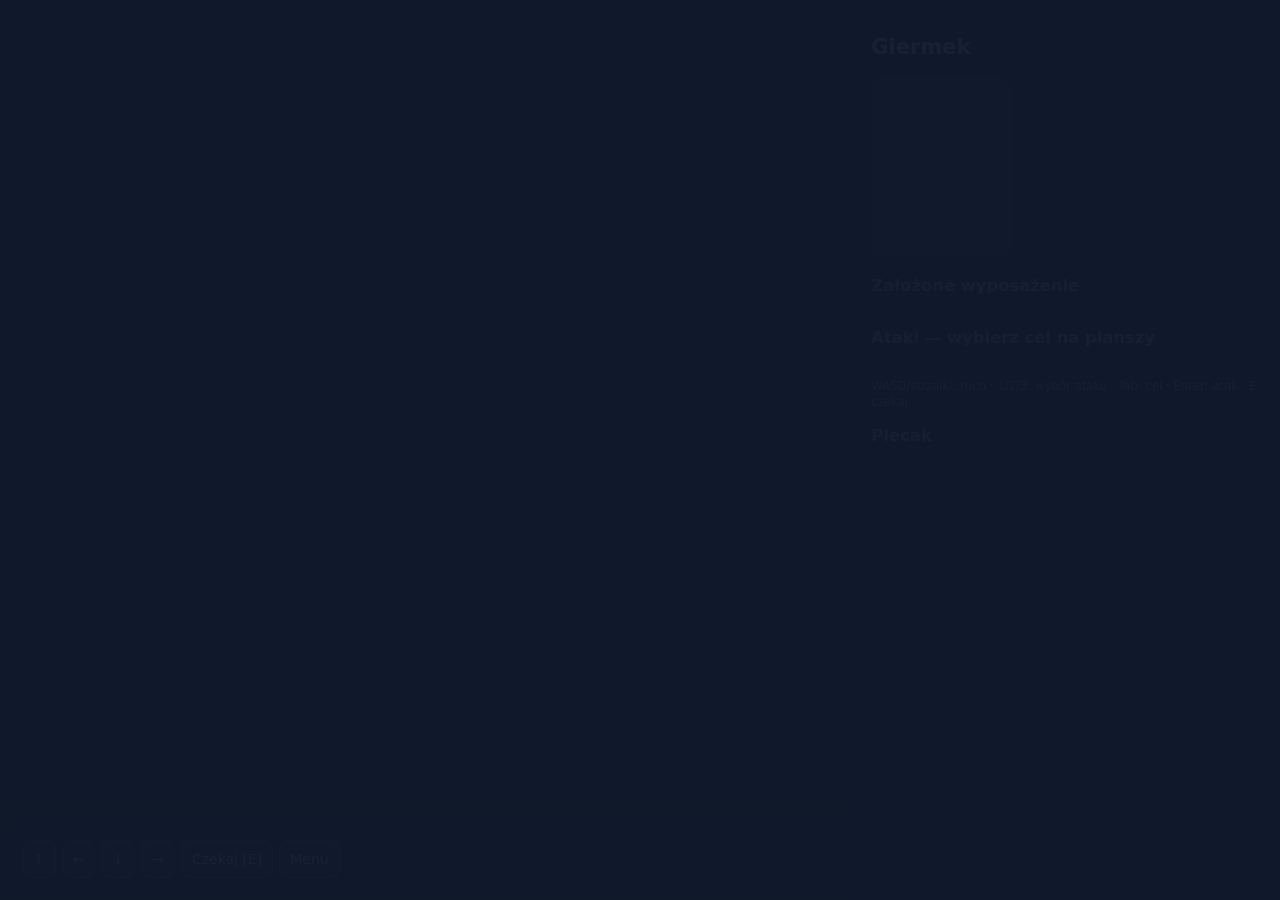
==== commit 3260a4ff: "Update index.html" ====
--- a/index.html
+++ b/index.html
@@ -1,772 +1,42 @@
 <!DOCTYPE html>
-<html lang="pl">
-<head>
-<meta charset="UTF-8">
-<title>Pixel Dungeon Tactics</title>
-<style>
-  * { box-sizing:border-box; margin:0; padding:0; }
-  html,body { height:100%; }
-  body { background:#0b0b0b; color:#c7f0d8; font-family:"Courier New",monospace; display:flex; flex-direction:column; overflow:hidden; }
-  #app { flex:1; display:flex; flex-direction:row; min-height:0; }
-  #gameArea { flex:2; display:flex; flex-direction:column; min-width:0; }
-  #stage { position:relative; flex:1; background:#0f380f; border-right:4px solid #306230; min-height:0; }
-  svg#svg { width:100%; height:100%; display:block; cursor:crosshair; }
-  #hud { position:absolute; top:0; left:0; right:0; height:12%; background:#306230; border-bottom:3px solid #8bac0f; display:flex; align-items:center; gap:6px; padding:0 6px; font-size:clamp(8px,1.2vw,12px); }
-  .mini { flex:1; height:40%; background:#0f380f; border:2px solid #8bac0f; position:relative; min-width:30px; }
-  .mini i { position:absolute; inset:0; background:#e45c10; }
-  #stBar i { background:#e8d44d; }
-  #mpBar i { background:#4da3e8; }
-  #dpad { position:absolute; bottom:4%; left:4%; display:grid; grid-template-columns:repeat(3,1fr); grid-template-rows:repeat(3,1fr); width:18%; aspect-ratio:1; opacity:.95; }
-  .dbtn { background:#306230; border:2px solid #8bac0f; color:#c7f0d8; display:flex; align-items:center; justify-content:center; font-size:clamp(12px,2vw,20px); user-select:none; cursor:pointer; }
-  .dbtn:active { background:#8bac0f; color:#0f380f; }
-  #msg { position:absolute; left:26%; right:4%; bottom:4%; background:#0f380f; border:3px solid #8bac0f; padding:6px 8px; font-size:clamp(9px,1.3vw,13px); min-height:2.4em; }
-  #msg b { color:#e8d44d; }
-  #menu { position:absolute; left:26%; bottom:18%; width:40%; background:#0f380f; border:3px solid #8bac0f; padding:8px; font-size:clamp(9px,1.3vw,13px); display:none; z-index:5; }
-  #menu div { padding:4px 6px; cursor:pointer; }
-  #menu div:hover { background:#306230; }
-  #sidePanel { flex:1; background:#0f380f; border-left:4px solid #306230; display:flex; flex-direction:column; padding:2%; gap:2%; min-width:250px; overflow:auto; }
-  .panelTitle { font-size:clamp(10px,1.4vw,14px); color:#8bac0f; border-bottom:2px solid #306230; padding-bottom:2px; }
-  #previewWrap { display:flex; gap:4%; align-items:center; }
-  #preview { width:38%; aspect-ratio:1; background:#1b4a1b; border:2px solid #306230; }
-  #stats { font-size:clamp(9px,1.1vw,12px); line-height:1.6; flex:1; }
-  .base { color:#c7f0d8; }
-  .bonus { color:#4caf50; cursor:help; }
-  #attackBtns { display:flex; flex-direction:column; gap:4px; }
-  .atk { background:#306230; border:2px solid #8bac0f; color:#c7f0d8; font-family:inherit; font-size:clamp(9px,1.2vw,12px); padding:6px; cursor:pointer; text-align:left; }
-  .atk:active { background:#8bac0f; color:#0f380f; }
-  .atk small { display:block; color:#8bac0f; font-size:clamp(8px,1vw,10px); }
-  #eq { display:grid; grid-template-columns:repeat(4,1fr); gap:4px; }
-  .slot { aspect-ratio:1; background:#1b4a1b; border:2px solid #306230; display:flex; align-items:center; justify-content:center; font-size:clamp(12px,1.8vw,18px); cursor:pointer; position:relative; }
-  .slot span { position:absolute; bottom:1px; right:3px; font-size:9px; color:#8bac0f; }
-  #overlay { position:absolute; inset:0; background:#0f380f; display:flex; flex-direction:column; align-items:center; justify-content:center; gap:3%; z-index:20; text-align:center; padding:4%; }
-  #overlay h1 { font-size:clamp(14px,3vw,28px); }
-  #overlay p { font-size:clamp(9px,1.4vw,13px); color:#8bac0f; }
-  .mbtn { background:#306230; border:3px solid #8bac0f; color:#c7f0d8; font-family:inherit; font-size:clamp(10px,1.6vw,15px); padding:8px 20px; cursor:pointer; min-width:50%; }
-  .mbtn:active { background:#8bac0f; color:#0f380f; }
-  .hidden { display:none !important; }
-  @media (max-width:700px){
-    #app { flex-direction:column; }
-    #gameArea { flex:1; }
-    #sidePanel { flex:1; border-left:none; border-top:4px solid #306230; }
-    #dpad { width:26%; }
-  }
-</style>
-</head>
-<body>
-
-<div id="app">
-  <div id="gameArea">
-    <div id="stage">
-      <svg id="svg" viewBox="0 0 640 360" preserveAspectRatio="xMidYMid meet"></svg>
-      <div id="hud" class="hidden">
-        <div>HP</div><div class="mini" id="hpBar"><i></i></div>
-        <div>STA</div><div class="mini" id="stBar"><i></i></div>
-        <div>MP</div><div class="mini" id="mpBar"><i></i></div>
-        <div id="levelLabel" style="margin-left:6px">Poziom 1</div>
-        <div id="turnLabel" style="margin-left:6px">Twoja tura</div>
-      </div>
-      <div id="dpad" class="hidden">
-        <div></div><div class="dbtn" data-dir="up">▲</div><div></div>
-        <div class="dbtn" data-dir="left">◀</div><div></div><div class="dbtn" data-dir="right">▶</div>
-        <div></div><div class="dbtn" data-dir="down">▼</div><div></div>
-      </div>
-      <div id="menu"></div>
-      <div id="msg" class="hidden"></div>
-      <div id="overlay">
-        <h1>PIXEL DUNGEON TACTICS</h1>
-        <p id="overlayText">Turowa gra pixelowa w stylu Game Boya.<br>Ruch: WASD/strzałki. Ataki: 1/2/3, Tab – cel, Enter – potwierdź, E – koniec tury.</p>
-        <div id="menuButtons">
-          <button class="mbtn" id="btnNew">NOWA GRA</button>
-          <button class="mbtn" id="btnContinue">KONTYNUUJ</button>
-        </div>
-        <div id="classButtons" class="hidden">
-          <button class="mbtn" id="btnWarrior">WOJOWNIK</button>
-          <button class="mbtn" id="btnMage">MAG</button>
-        </div>
-      </div>
-    </div>
-  </div>
-
-  <div id="sidePanel" class="hidden">
-    <div class="panelTitle">BOHATER</div>
-    <div id="previewWrap">
-      <svg id="preview" viewBox="0 0 16 16"></svg>
-      <div id="stats">-</div>
-    </div>
-    <div class="panelTitle">ATAKI (1/2/3)</div>
-    <div id="attackBtns">
-      <button class="atk" id="btnLight">1. Lekki atak <small>-</small></button>
-      <button class="atk" id="btnStrong">2. Silny: - <small>-</small></button>
-      <button class="atk" id="btnSpecial">3. Specjalny: Pocisk mocy <small>-</small></button>
-      <button class="atk" id="btnEnd">Koniec tury (E)</button>
-    </div>
-    <div class="panelTitle">EKWIPUNEK</div>
-    <div id="eq"></div>
-    <button class="atk" id="btnMenu" style="margin-top:auto">MENU (Esc)</button>
-  </div>
-</div>
-
+<html lang="pl"><head><meta charset="UTF-8"><meta name="viewport" content="width=device-width,initial-scale=1"><title>Przygody giermka</title><style>
+*{box-sizing:border-box}body{margin:0;background:#0c1220;color:#e4e9f1;font:14px system-ui}button{font:inherit;color:inherit;background:#263650;border:1px solid #53647e;border-radius:9px;padding:10px;cursor:pointer}button:hover{background:#354969}#app{display:grid;grid-template-columns:2fr 1fr;height:100dvh}main{display:flex;flex-direction:column;min-width:0;padding:12px}#svg{width:100%;flex:1;min-height:0;background:#111c29}aside{overflow:auto;padding:18px;background:#151f30}#preview{width:140px;height:180px;background:#243047;border-radius:12px}#eq,#gear{display:grid;grid-template-columns:repeat(2,1fr);gap:6px}#attacks{display:grid;gap:6px}.controls{display:flex;gap:6px;flex-wrap:wrap;padding:10px;background:#172338}.positive{color:#61dc99}.negative{color:#ff8585}small{color:#a5b4ca}#overlay{position:fixed;inset:0;background:#101a2bf5;display:grid;place-content:center;text-align:center;gap:15px}#dialog{max-width:420px;background:#18263a;color:white;border:1px solid #71809b;border-radius:14px}#msg{min-height:40px;padding:10px}h3{color:#a9b9d0} @media(max-width:700px){#app{grid-template-columns:1fr;height:auto}main{height:65dvh}aside{overflow:visible}button{min-height:44px}}
+</style></head><body>
+<div id="app"><main><div id="status"></div><svg id="svg" viewBox="0 0 640 360" aria-label="Plansza"></svg><div id="msg"></div><div class="controls"><button onclick="move(0,-1)">↑</button><button onclick="move(-1,0)">←</button><button onclick="move(0,1)">↓</button><button onclick="move(1,0)">→</button><button onclick="endTurn()">Czekaj [E]</button><button onclick="save();menu()">Menu</button></div></main><aside><h2>Giermek</h2><svg id="preview" viewBox="0 0 32 32"></svg><div id="stats"></div><h3>Założone wyposażenie</h3><div id="gear"></div><h3>Ataki — wybierz cel na planszy</h3><div id="attacks"></div><p><small>WASD/strzałki: ruch · 1/2/3: wybór ataku · Tab: cel · Enter: atak · E: czekaj</small></p><h3 id="bagTitle">Plecak</h3><div id="eq"></div></aside></div>
+<div id="overlay"></div><dialog id="dialog"></dialog>
 <script>
-const svg=document.getElementById('svg');
-const msg=document.getElementById('msg');
-const menu=document.getElementById('menu');
-const overlay=document.getElementById('overlay');
-const hud=document.getElementById('hud');
-const dpad=document.getElementById('dpad');
-const sidePanel=document.getElementById('sidePanel');
-const preview=document.getElementById('preview');
-
-const T=32, COLS=20, ROWS=9;
-const SAVE_KEY='pixelDungeonSave';
-
-let screen='menu';
-let player=null, enemies=[], drops=[], walls=[], inventory=[];
-let currentLevel=1, turn='player', busy=false, exitPos=null;
-let lastDir={x:1,y:0};
-let targeting=null, targetIdx=0;
-let movedThisTurn=false;
-
-const levels={
-  1:{enemies:3,items:3,walls:10,name:'Komnaty wejściowe'},
-  2:{enemies:4,items:4,walls:16,name:'Korytarze mroku'},
-  3:{enemies:5,items:4,walls:22,name:'Sala bossa'}
-};
-
-const rarityColors={common:'#9e9e9e',uncommon:'#4caf50',rare:'#2196f3',epic:'#9c27b0',legendary:'#ffb300'};
-const rarityNames={common:'zwykły',uncommon:'niezwykły',rare:'rzadki',epic:'epicki',legendary:'legendarny'};
-
-const weapons={
-  miecz:{name:'Miecz',icon:'🗡️',strong:{name:'Cięcie krążące',cost:{sta:25},pattern:'circle'}},
-  wlocznia:{name:'Włócznia',icon:'🔻',strong:{name:'Szarża',cost:{sta:20,hp:5},pattern:'line'}},
-  bulawa:{name:'Buława',icon:'🔨',strong:{name:'Trzask ziemi',cost:{sta:30,mp:5},pattern:'cross'}},
-  kostur:{name:'Kostur maga',icon:'🪄',strong:{name:'Wybuch mocy',cost:{mp:15},pattern:'cross'}}
-};
-
-const potions={
-  hp:{name:'Mikstura zdrowia',icon:'❤️',desc:'+30 HP'},
-  sta:{name:'Mikstura staminy',icon:'⚡',desc:'+40 STA'},
-  mp:{name:'Mikstura many',icon:'🔮',desc:'+25 MP'}
-};
-
-function say(t){msg.innerHTML=t;}
-function log(t){say(t);}
-
-function rollStats(n){
-  const stats={};
-  const pool=['hp','sila','stamina','magia'];
-  for(let i=0;i<n;i++){
-    const s=pool[Math.floor(Math.random()*4)];
-    stats[s]=(stats[s]||0)+1+Math.floor(Math.random()*2);
-  }
-  return stats;
-}
-
-function makeStartingEquip(cls){
-  if(cls==='warrior'){
-    return {
-      weapon:{kind:'weapon',slot:'weapon',weapon:'miecz',name:'Miecz',icon:'🗡️',rarity:'common',stats:rollStats(1)},
-      armor:{kind:'item',slot:'armor',name:'Skórzana zbroja',icon:'🛡️',rarity:'common',stats:rollStats(1)},
-      helm:null,ring:null
-    };
-  } else {
-    return {
-      weapon:{kind:'weapon',slot:'weapon',weapon:'kostur',name:'Kostur maga',icon:'🪄',rarity:'common',stats:rollStats(1)},
-      armor:{kind:'item',slot:'armor',name:'Szata maga',icon:'🛡️',rarity:'common',stats:rollStats(1)},
-      helm:null,ring:null
-    };
-  }
-}
-
-function newGame(cls){
-  const equip=makeStartingEquip(cls);
-  if(cls==='warrior'){
-    player={cls:'warrior',x:2,y:4,
-      base:{hp:120,sta:100,mp:20,sila:12,magia:3},
-      hp:120,sta:100,mp:20,equip};
-  } else {
-    player={cls:'mage',x:2,y:4,
-      base:{hp:80,sta:100,mp:60,sila:4,magia:14},
-      hp:80,sta:100,mp:60,equip};
-  }
-  inventory=[];
-  currentLevel=1;
-  loadLevel(1);
-  showScreen('map');
-  log('Poziom 1: '+levels[1].name+'.<br>W turze: ruch, potem atak/czekanie/kolejny ruch.<br><b>1</b> lekki, <b>2</b> silny, <b>3</b> specjalny, <b>E</b> koniec tury.');
-  saveGame();
-}
-
-function effStat(k){
-  let v=player.base[k]||0;
-  Object.values(player.equip).forEach(it=>{if(it&&it.stats&&it.stats[k])v+=it.stats[k];});
-  return v;
-}
-function bonusStat(k){
-  let v=0;
-  Object.values(player.equip).forEach(it=>{if(it&&it.stats&&it.stats[k])v+=it.stats[k];});
-  return v;
-}
-function maxHp(){return effStat('hp');}
-function maxSta(){return effStat('stamina');}
-function maxMp(){return effStat('mp');}
-
-function isWall(x,y){return walls.some(w=>w.x===x&&w.y===y);}
-function isEnemyAt(x,y,exclude){return enemies.some(e=>e!==exclude&&e.x===x&&e.y===y);}
-function isPlayerAt(x,y){return player&&player.x===x&&player.y===y;}
-
-function loadLevel(n){
-  currentLevel=n;
-  enemies=[];drops=[];walls=[];exitPos=null;targeting=null;movedThisTurn=false;
-  player.x=2;player.y=4;
-  const cfg=levels[n];
-  let tries=0;
-  while(walls.length<cfg.walls&&tries<200){
-    tries++;
-    const x=3+Math.floor(Math.random()*(COLS-5));
-    const y=1+Math.floor(Math.random()*(ROWS-2));
-    if((x===2&&y===4)||isWall(x,y))continue;
-    walls.push({x,y});
-  }
-  for(let i=0;i<cfg.enemies;i++){
-    let x,y,t=0;
-    do{x=10+Math.floor(Math.random()*8);y=1+Math.floor(Math.random()*(ROWS-2));t++;}
-    while((isWall(x,y)||isEnemyAt(x,y)||isPlayerAt(x,y))&&t<100);
-    enemies.push({x,y,hp:30+n*5,maxHp:30+n*5,dir:1});
-  }
-  for(let i=0;i<cfg.items;i++){
-    let x,y,t=0;
-    do{x=4+Math.floor(Math.random()*14);y=1+Math.floor(Math.random()*(ROWS-2));t++;}
-    while((isWall(x,y)||isEnemyAt(x,y))&&t<100);
-    const r=Math.random();
-    if(r<0.5){
-      const kinds=['hp','sta','mp'];
-      const k=kinds[Math.floor(Math.random()*3)];
-      drops.push({x,y,kind:'potion',potion:k,icon:potions[k].icon,rarity:'common',name:potions[k].name,stats:{}});
-    } else {
-      drops.push({x,y,kind:'item',...generateItem(rollRarity())});
-    }
-  }
-  player.hp=Math.min(player.hp,maxHp());
-  player.sta=Math.min(player.sta,maxSta());
-  player.mp=Math.min(player.mp,maxMp());
-  turn='player';busy=false;
-  render();
-}
-
-function saveGame(){
-  if(!player)return;
-  localStorage.setItem(SAVE_KEY,JSON.stringify({player,inventory,currentLevel,enemies,drops,walls,exitPos}));
-}
-
-function loadGame(){
-  const raw=localStorage.getItem(SAVE_KEY);
-  if(!raw)return false;
-  try{
-    const d=JSON.parse(raw);
-    player=d.player;inventory=d.inventory;currentLevel=d.currentLevel;
-    enemies=d.enemies;drops=d.drops;walls=d.walls||[];exitPos=d.exitPos;
-    targeting=null;movedThisTurn=false;
-    showScreen('map');
-    render();
-    log('Wczytano zapis. Poziom '+currentLevel+': '+levels[currentLevel].name);
-    return true;
-  }catch(e){return false;}
-}
-
-function rect(x,y,w,h,c){const r=document.createElementNS('http://www.w3.org/2000/svg','rect');r.setAttribute('x',x);r.setAttribute('y',y);r.setAttribute('width',w);r.setAttribute('height',h);r.setAttribute('fill',c);svg.appendChild(r);}
-function text(x,y,s,c,size){const t=document.createElementNS('http://www.w3.org/2000/svg','text');t.setAttribute('x',x);t.setAttribute('y',y);t.setAttribute('fill',c||'#c7f0d8');t.setAttribute('font-size',size||12);t.setAttribute('font-family','monospace');t.textContent=s;svg.appendChild(t);}
-
-function drawMap(){
-  const off=44;
-  for(let y=0;y<ROWS;y++)for(let x=0;x<COLS;x++)
-    rect(x*T,off+y*T,T,T,((x+y)%2)?'#1b4a1b':'#0f380f');
-  walls.forEach(w=>rect(w.x*T,off+w.y*T,T,T,'#555'));
-  for(let x=0;x<COLS;x++){rect(x*T,off,T,T,'#306230');rect(x*T,off+(ROWS-1)*T,T,T,'#306230');}
-  for(let y=0;y<ROWS;y++){rect(0,off+y*T,T,T,'#306230');rect((COLS-1)*T,off+y*T,T,T,'#306230');}
-  if(exitPos){
-    rect(exitPos.x*T+4,off+exitPos.y*T+4,T-8,T-8,'#e8d44d');
-    text(exitPos.x*T+8,off+exitPos.y*T+22,'▶','#0f380f',14);
-  }
-  if(targeting){
-    targeting.targets.forEach((e,i)=>{
-      const x=e.x*T,y=off+e.y*T;
-      rect(x+2,y+2,T-4,T-4, i===targetIdx?'#e8d44d':'#4da3e8');
-      text(x+6,y+20,(i+1),'#0f380f',14);
-    });
-  }
-}
-
-function drawPlayer(){
-  if(!player)return;
-  const x=player.x*T,y=44+player.y*T;
-  rect(x+9,y+6,14,14,'#e8d44d');
-  const bodyColor=player.equip.armor?'#8b5a2b':(player.cls==='warrior'?'#4da3e8':'#9c27b0');
-  rect(x+7,y+20,18,9,bodyColor);
-  rect(x+9,y+29,12,3,'#37474f'); // spodnie
-  if(player.equip.helm)rect(x+8,y+4,16,5,'#9e9e9e');
-  if(player.equip.ring)rect(x+22,y+26,4,4,'#ffb300');
-  const w=player.equip.weapon;
-  if(w==='miecz')rect(x+25,y+16,3,12,'#c7f0d8');
-  if(w==='wlocznia'){rect(x+25,y+8,3,20,'#c7f0d8');rect(x+24,y+6,5,5,'#e45c10');}
-  if(w==='bulawa'){rect(x+25,y+14,3,14,'#8b5a2b');rect(x+23,y+10,7,7,'#9e9e9e');}
-  if(w==='kostur'){rect(x+25,y+10,3,20,'#8b5a2b');rect(x+23,y+6,7,7,'#4da3e8');}
-}
-
-function drawEnemies(){
-  enemies.forEach(e=>{
-    const x=e.x*T,y=44+e.y*T;
-    rect(x+8,y+8,16,16,'#e45c10');
-    rect(x+10,y+12,4,4,'#0f380f');
-    rect(x+18,y+12,4,4,'#0f380f');
-    text(x+8,y+6,Math.max(0,e.hp),'#e45c10',9);
-  });
-}
-
-function drawDrops(){
-  drops.forEach(d=>{
-    const x=d.x*T,y=44+d.y*T;
-    rect(x+9,y+9,14,14,rarityColors[d.rarity]);
-    text(x+10,y+21,d.icon,'#0f380f',12);
-  });
-}
-
-function render(){
-  svg.innerHTML='';
-  drawMap();
-  drawDrops();
-  drawEnemies();
-  drawPlayer();
-  updateHUD();
-}
-
-function drawPreview(){
-  if(!player)return;
-  preview.innerHTML='';
-  const eq=player.equip;
-  const R=(x,y,w,h,c)=>{const r=document.createElementNS('http://www.w3.org/2000/svg','rect');r.setAttribute('x',x);r.setAttribute('y',y);r.setAttribute('width',w);r.setAttribute('height',h);r.setAttribute('fill',c);preview.appendChild(r);};
-  // głowa
-  R(5,2,6,5,'#e8d44d');
-  if(eq.helm)R(4,1,8,3,'#9e9e9e');
-  // tors – zbroja
-  R(4,8,8,4, eq.armor?'#8b5a2b':(player.cls==='warrior'?'#4da3e8':'#9c27b0'));
-  // spodnie
-  R(5,12,2,3,'#37474f');
-  R(9,12,2,3,'#37474f');
-  // pas z 3 potkami
-  R(4,11,8,1,'#8b5a2b');
-  // ręka lewa – broń
-  const w=eq.weapon;
-  if(w==='miecz')R(12,8,1,5,'#c7f0d8');
-  if(w==='wlocznia'){R(12,5,1,8,'#c7f0d8');R(11,4,3,2,'#e45c10');}
-  if(w==='bulawa'){R(12,8,1,5,'#8b5a2b');R(11,6,3,3,'#9e9e9e');}
-  if(w==='kostur'){R(12,6,1,7,'#8b5a2b');R(11,4,3,3,'#4da3e8');}
-  // ręka prawa
-  R(3,8,1,4,'#e8d44d');
-  // pierścień
-  if(eq.ring)R(3,12,1,1,'#ffb300');
-}
-
-function updateHUD(){
-  if(!player)return;
-  document.querySelector('#hpBar i').style.width=(player.hp/maxHp()*100)+'%';
-  document.querySelector('#stBar i').style.width=(player.sta/maxSta()*100)+'%';
-  document.querySelector('#mpBar i').style.width=(player.mp/maxMp()*100)+'%';
-  document.getElementById('levelLabel').textContent='Poziom '+currentLevel;
-  document.getElementById('turnLabel').textContent=turn==='player'?'Twoja tura':'Tura wroga';
-
-  const statLine=(label,key)=>{
-    const base=player.base[key]||0;
-    const bonus=bonusStat(key);
-    const total=base+bonus;
-    if(bonus>0){
-      return label+': <span class="base">'+total+'</span> <span class="bonus">('+base+' +'+bonus+')</span><br>';
-    }
-    return label+': <span class="base">'+total+'</span><br>';
-  };
-  document.getElementById('stats').innerHTML=
-    'Klasa: '+(player.cls==='warrior'?'Wojownik':'Mag')+'<br>'+
-    statLine('HP','hp')+
-    statLine('Stamina','stamina')+
-    statLine('Moc','magia')+
-    statLine('Siła','sila')+
-    '<span style="color:#8bac0f">Regen: +15 STA, +5 MP / turę</span>';
-
-  const w=weapons[player.equip.weapon];
-  const lightMin=player.cls==='warrior'?effStat('sila'):Math.ceil(effStat('magia')/2);
-  const lightMax=Math.ceil(lightMin*1.5);
-  const strongMin=(player.cls==='warrior'?effStat('sila'):effStat('magia'))*2;
-  const strongMax=Math.ceil(strongMin*1.5);
-  const specMin=effStat('magia')*2;
-  const specMax=Math.ceil(specMin*1.5);
-  document.getElementById('btnLight').innerHTML='1. Lekki atak <small>10 STA | obrażenia '+lightMin+'–'+lightMax+'</small>';
-  document.getElementById('btnStrong').innerHTML='2. Silny: '+w.strong.name+' <small>'+costText(w.strong.cost)+' | '+strongMin+'–'+strongMax+'</small>';
-  document.getElementById('btnSpecial').innerHTML='3. Specjalny: Pocisk mocy <small>15 MP | '+specMin+'–'+specMax+'</small>';
-  drawPreview();
-  renderEQ();
-}
-
-function costText(c){
-  const p=[];
-  if(c.sta)p.push(c.sta+' STA');
-  if(c.mp)p.push(c.mp+' MP');
-  if(c.hp)p.push(c.hp+' HP');
-  return p.join(', ');
-}
-
-function renderEQ(){
-  const eqDiv=document.getElementById('eq');
-  eqDiv.innerHTML='';
-  for(let i=0;i<8;i++){
-    const s=document.createElement('div');
-    s.className='slot';
-    const it=inventory[i];
-    if(it){
-      s.textContent=it.icon;
-      s.style.borderColor=rarityColors[it.rarity];
-      let info=it.name+' ['+rarityNames[it.rarity]+']';
-      if(it.kind==='potion')info+=' – '+potions[it.potion].desc;
-      else info+=' – '+Object.entries(it.stats).map(([k,v])=>k+' +'+v).join(', ');
-      s.title=info;
-      const num=document.createElement('span');
-      num.textContent=(i+1);
-      s.appendChild(num);
-      s.onclick=()=>openItemMenu(i);
-    }
-    eqDiv.appendChild(s);
-  }
-}
-
-function openItemMenu(i){
-  menu.innerHTML='';
-  const it=inventory[i];
-  const title=document.createElement('div');
-  title.textContent=it.icon+' '+it.name;
-  title.style.fontWeight='bold';
-  menu.appendChild(title);
-  const add=(label,fn)=>{
-    const d=document.createElement('div');d.textContent=label;d.onclick=()=>{menu.style.display='none';fn();};menu.appendChild(d);
-  };
-  if(it.kind==='potion')add('Użyj ('+potions[it.potion].desc+')',()=>usePotion(i));
-  else add('Założ / wybierz',()=>equipItem(i));
-  add('Zniszcz',()=>destroyItem(i));
-  add('Rozłóż (craft – wkrótce)',()=>log('Rozkładanie będzie dostępne po dodaniu craftu.'));
-  add('Zamknij',()=>{});
-  menu.style.display='block';
-}
-
-function usePotion(i){
-  const it=inventory[i];
-  if(it.potion==='hp'){player.hp=Math.min(maxHp(),player.hp+30);log('Wypito miksturę zdrowia: +30 HP');}
-  if(it.potion==='sta'){player.sta=Math.min(maxSta(),player.sta+40);log('Wypito miksturę staminy: +40 STA');}
-  if(it.potion==='mp'){player.mp=Math.min(maxMp(),player.mp+25);log('Wypito miksturę many: +25 MP');}
-  inventory.splice(i,1);
-  saveGame();render();
-}
-
-function equipItem(i){
-  const it=inventory[i];
-  const slot=it.slot;
-  const old=player.equip[slot];
-  player.equip[slot]=it;
-  inventory.splice(i,1);
-  if(old)inventory.push(old);
-  player.hp=Math.min(player.hp,maxHp());
-  player.sta=Math.min(player.sta,maxSta());
-  player.mp=Math.min(player.mp,maxMp());
-  log('Wyposażono: '+it.name);
-  saveGame();render();
-}
-
-function destroyItem(i){
-  log('Zniszczono: '+inventory[i].name);
-  inventory.splice(i,1);
-  saveGame();render();
-}
-
-function canAct(){return player&&screen==='map'&&turn==='player'&&!busy;}
-
-function rollDamage(base){
-  return base+Math.floor(Math.random()*Math.ceil(base*0.5));
-}
-
-function move(dx,dy){
-  if(!canAct())return;
-  lastDir={x:dx,y:dy};
-  targeting=null;
-  const nx=player.x+dx,ny=player.y+dy;
-  if(nx<=0||nx>=COLS-1||ny<=0||ny>=ROWS-1)return;
-  if(isWall(nx,ny)){log('Tam jest ściana.');return;}
-  if(isEnemyAt(nx,ny)){log('Pole zajęte przez wroga.');return;}
-  if(movedThisTurn){
-    // najpierw wrogowie, potem gracz, potem nowa tura
-    enemyActions();
-    if(player.hp<=0)return;
-    player.x=nx;player.y=ny;
-    checkPickup();
-    checkExit();
-    if(screen==='map'){startNewPlayerTurn();}
-  } else {
-    player.x=nx;player.y=ny;
-    movedThisTurn=true;
-    checkPickup();
-    checkExit();
-    if(screen==='map'){
-      saveGame();render();
-      log('Ruch wykonany. Teraz: atak (1/2/3), czekanie (E) lub kolejny ruch – wrogowie ruszą się pierwszy.');
-    }
-  }
-}
-
-function checkPickup(){
-  drops=drops.filter(d=>{
-    if(d.x===player.x&&d.y===player.y){
-      if(d.kind==='weapon'){
-        const old=player.equip.weapon;
-        player.equip.weapon={kind:'weapon',slot:'weapon',weapon:d.weapon,icon:d.icon,rarity:'common',name:weapons[d.weapon].name,stats:rollStats(1)};
-        if(old)inventory.push(old);
-        log('Podniesiono i wyposażono: '+weapons[d.weapon].name);
-      } else {
-        if(inventory.length<8){inventory.push(d);log('Zdobyto: '+d.name);}
-        else log('EQ pełne!');
-      }
-      return false;
-    }
-    return true;
-  });
-}
-
-function checkExit(){
-  if(exitPos&&player.x===exitPos.x&&player.y===exitPos.y){
-    if(currentLevel<3){
-      loadLevel(currentLevel+1);
-      log('Poziom '+currentLevel+': '+levels[currentLevel].name);
-      saveGame();
-    } else {
-      showScreen('victory');
-      document.getElementById('overlayText').textContent='Zwycięstwo! Ukończyłeś wszystkie poziomy.';
-      document.getElementById('menuButtons').classList.remove('hidden');
-      document.getElementById('classButtons').classList.add('hidden');
-      localStorage.removeItem(SAVE_KEY);
-    }
-  }
-}
-
-function payCost(c){
-  if(c.sta&&player.sta<c.sta)return false;
-  if(c.mp&&player.mp<c.mp)return false;
-  if(c.hp&&player.hp<=c.hp)return false;
-  if(c.sta)player.sta-=c.sta;
-  if(c.mp)player.mp-=c.mp;
-  if(c.hp)player.hp-=c.hp;
-  return true;
-}
-
-function getTargets(type){
-  const w=weapons[player.equip.weapon];
-  if(type==='light'){
-    return enemies.filter(e=>Math.abs(e.x-player.x)<=1&&Math.abs(e.y-player.y)<=1);
-  }
-  if(type==='strong'){
-    const p=w.strong.pattern;
-    if(p==='circle')return enemies.filter(e=>Math.abs(e.x-player.x)<=1&&Math.abs(e.y-player.y)<=1);
-    if(p==='line'){
-      return enemies.filter(e=>{
-        const dx=e.x-player.x,dy=e.y-player.y;
-        if(dx===0&&dy===0)return false;
-        if(dx!==0&&dy!==0)return false;
-        return Math.max(Math.abs(dx),Math.abs(dy))<=2;
-      });
-    }
-    if(p==='cross'){
-      return enemies.filter(e=>{
-        const dx=e.x-player.x,dy=e.y-player.y;
-        return (dx===0&&Math.abs(dy)===1)||(dy===0&&Math.abs(dx)===1);
-      });
-    }
-  }
-  if(type==='special'){
-    return enemies.filter(e=>Math.abs(e.x-player.x)+Math.abs(e.y-player.y)<=4);
-  }
-  return [];
-}
-
-function startTargeting(type){
-  if(!canAct())return;
-  const targets=getTargets(type);
-  if(!targets.length){log('Brak wrogów w zasięgu tego ataku.');return;}
-  targeting={type,targets};
-  targetIdx=0;
-  render();
-  log('Wybierz cel: kliknij wroga lub <b>Tab</b> zmienia cel, <b>Enter</b> potwierdza.');
-}
-
-function confirmTarget(){
-  if(!targeting)return;
-  const e=targeting.targets[targetIdx];
-  const type=targeting.type;
-  targeting=null;
-  executeAttack(type,e);
-}
-
-function executeAttack(type,e){
-  const w=weapons[player.equip.weapon];
-  if(type==='light'){
-    if(!payCost({sta:10})){log('Za mało staminy! (10 STA)');return;}
-    const base=player.cls==='warrior'?effStat('sila'):Math.ceil(effStat('magia')/2);
-    e.hp-=rollDamage(base);
-    log('Lekki atak (1): trafiono wroga. Koszt: 10 STA.');
-  }
-  if(type==='strong'){
-    if(!payCost(w.strong.cost)){log('Brak zasobów: '+costText(w.strong.cost));return;}
-    const base=(player.cls==='warrior'?effStat('sila'):effStat('magia'))*2;
-    e.hp-=rollDamage(base);
-    log(w.strong.name+' (2): trafiono wroga. Koszt: '+costText(w.strong.cost)+'.');
-  }
-  if(type==='special'){
-    if(!payCost({mp:15})){log('Za mało MP! (15 MP)');return;}
-    e.hp-=rollDamage(effStat('magia')*2);
-    log('Pocisk mocy (3): trafiono wroga. Koszt: 15 MP.');
-  }
-  cleanupEnemies();
-  finishTurn();
-}
-
-svg.addEventListener('click',ev=>{
-  if(!targeting)return;
-  const r=svg.getBoundingClientRect();
-  const sx=640/r.width, sy=360/r.height;
-  const x=Math.floor((ev.clientX-r.left)*sx/T);
-  const y=Math.floor(((ev.clientY-r.top)*sy-44)/T);
-  const idx=targeting.targets.findIndex(e=>e.x===x&&e.y===y);
-  if(idx>=0){targetIdx=idx;confirmTarget();}
-});
-
-function cleanupEnemies(){
-  enemies=enemies.filter(e=>{
-    if(e.hp<=0){
-      const r=Math.random();
-      if(r<0.3){
-        const wp=['miecz','wlocznia','bulawa','kostur'][Math.floor(Math.random()*4)];
-        drops.push({x:e.x,y:e.y,kind:'weapon',weapon:wp,icon:weapons[wp].icon,rarity:'common',name:weapons[wp].name,stats:rollStats(1),slot:'weapon'});
-      } else if(r<0.6){
-        const kinds=['hp','sta','mp'];
-        const k=kinds[Math.floor(Math.random()*3)];
-        drops.push({x:e.x,y:e.y,kind:'potion',potion:k,icon:potions[k].icon,rarity:'common',name:potions[k].name,stats:{}});
-      } else if(r<0.85){
-        drops.push({x:e.x,y:e.y,kind:'item',...generateItem(rollRarity())});
-      }
-      return false;
-    }
-    return true;
-  });
-  if(!enemies.length&&!exitPos){
-    exitPos={x:COLS-2,y:Math.floor(ROWS/2)};
-    log('Wrogowie pokonani! Pojawiło się wyjście ▶');
-  }
-}
-
-function rollRarity(){
-  const r=Math.random();
-  if(r>0.95)return 'legendary';
-  if(r>0.85)return 'epic';
-  if(r>0.65)return 'rare';
-  if(r>0.35)return 'uncommon';
-  return 'common';
-}
-
-function generateItem(rarity){
-  const cats=[
-    {slot:'armor',n:'Zbroja',i:'🛡️'},
-    {slot:'helm',n:'Hełm',i:'⛑️'},
-    {slot:'ring',n:'Pierścień',i:'💍'}
-  ];
-  const c=cats[Math.floor(Math.random()*cats.length)];
-  const stats={};
-  const pool=['hp','sila','stamina','magia'];
-  const cnt={common:1,uncommon:2,rare:2,epic:3,legendary:4}[rarity];
-  const pow={common:2,uncommon:4,rare:6,epic:9,legendary:14}[rarity];
-  for(let i=0;i<cnt;i++){const s=pool[Math.floor(Math.random()*4)];stats[s]=(stats[s]||0)+Math.ceil(Math.random()*pow);}
-  return {name:c.n,icon:c.i,rarity,stats,slot:c.slot};
-}
-
-function enemyActions(){
-  enemies.forEach(e=>{
-    const dx=Math.sign(player.x-e.x),dy=Math.sign(player.y-e.y);
-    if(Math.abs(player.x-e.x)<=1&&Math.abs(player.y-e.y)<=1){
-      player.hp-=8;log('Wróg atakuje! -8 HP');
-    } else {
-      let nx=e.x,ny=e.y;
-      if(Math.abs(player.x-e.x)>Math.abs(player.y-e.y))nx+=dx;else ny+=dy;
-      if(!isWall(nx,ny)&&!isEnemyAt(nx,ny,e)&&!isPlayerAt(nx,ny)){
-        e.x=nx;e.y=ny;
-      }
-    }
-  });
-  if(player.hp<=0){
-    player.hp=0;
-    showScreen('gameOver');
-    document.getElementById('overlayText').textContent='Zginąłeś na poziomie '+currentLevel+'.';
-    document.getElementById('menuButtons').classList.remove('hidden');
-    document.getElementById('classButtons').classList.add('hidden');
-    localStorage.removeItem(SAVE_KEY);
-  }
-}
-
-function finishTurn(){
-  movedThisTurn=false;
-  render();
-  saveGame();
-  if(!enemies.length){log('Poziom czysty. Wejdź na wyjście ▶');turn='player';busy=false;return;}
-  turn='enemy';busy=true;
-  setTimeout(()=>{
-    enemyActions();
-    if(player.hp<=0)return;
-    startNewPlayerTurn();
-  },500);
-}
-
-function startNewPlayerTurn(){
-  turn='player';busy=false;movedThisTurn=false;
-  player.sta=Math.min(maxSta(),player.sta+15);
-  player.mp=Math.min(maxMp(),player.mp+5);
-  render();
-  log('Twoja tura. Stamina +15, MP +5.<br>1 – lekki, 2 – silny, 3 – specjalny, E – koniec tury.');
-}
-
-document.querySelectorAll('.dbtn').forEach(b=>{
-  b.addEventListener('click',()=>{
-    const d=b.dataset.dir;
-    if(d==='up')move(0,-1);
-    if(d==='down')move(0,1);
-    if(d==='left')move(-1,0);
-    if(d==='right')move(1,0);
-  });
-});
-document.getElementById('btnLight').onclick=()=>startTargeting('light');
-document.getElementById('btnStrong').onclick=()=>startTargeting('strong');
-document.getElementById('btnSpecial').onclick=()=>startTargeting('special');
-document.getElementById('btnEnd').onclick=()=>{if(canAct()){log('Koniec tury.');finishTurn();}};
-document.getElementById('btnMenu').onclick=()=>showScreen('menu');
-document.getElementById('btnNew').onclick=()=>showScreen('classSelect');
-document.getElementById('btnContinue').onclick=()=>{if(!loadGame())log('Brak zapisu.');};
-document.getElementById('btnWarrior').onclick=()=>newGame('warrior');
-document.getElementById('btnMage').onclick=()=>newGame('mage');
-document.addEventListener('keydown',e=>{
-  if(e.key==='ArrowUp'||e.key==='w')move(0,-1);
-  if(e.key==='ArrowDown'||e.key==='s')move(0,1);
-  if(e.key==='ArrowLeft'||e.key==='a')move(-1,0);
-  if(e.key==='ArrowRight'||e.key==='d')move(1,0);
-  if(e.key==='1')startTargeting('light');
-  if(e.key==='2')startTargeting('strong');
-  if(e.key==='3')startTargeting('special');
-  if(e.key==='Tab'){e.preventDefault();if(targeting){targetIdx=(targetIdx+1)%targeting.targets.length;render();log('Cel: '+(targetIdx+1)+'/'+targeting.targets.length);}}
-  if(e.key==='Enter'){if(targeting)confirmTarget();}
-  if(e.key==='e'||e.key==='E'){if(canAct()){log('Koniec tury.');finishTurn();}}
-  if(e.key==='Escape')showScreen('menu');
-});
-
-showScreen('menu');
+'use strict';
+const T=32, svg=document.getElementById('svg'), preview=document.getElementById('preview');
+const key='giermek-demo-v8';let player=null,enemies=[],walls=[],drops=[],level=1,moved=false,selected=null,attackType=0,playing=false;
+const names={hp:'HP',stamina:'Stamina',sila:'Siła',magia:'Moc'};
+const slots={helm:'Głowa',armor:'Tors',pants:'Spodnie',weapon:'Prawa ręka',left:'Lewa ręka',ring:'Pierścień',backpack:'Torba'};
+const random=(a,b)=>a+Math.floor(Math.random()*(b-a+1));
+function item(slot,name){const k=Object.keys(names)[random(0,3)];return{slot,name,stats:{[k]:random(-1,2)}}}
+function total(k){return player.base[k]+Object.values(player.equip).reduce((n,i)=>n+(i?.stats?.[k]||0),0)}
+function cap(){return 8+(player.equip.backpack?.capacity||0)}
+function say(t){document.getElementById('msg').textContent=t}
+function save(){if(!player)return;try{localStorage.setItem(key,JSON.stringify({player,enemies,walls,drops,level,moved}))}catch(e){say('Zapis niedostępny w tej przeglądarce.')}}
+function menu(){playing=false;const o=document.getElementById('overlay');o.style.display='grid';o.innerHTML='<h1>Przygody giermka</h1><p>Nowa przygoda wojownika</p><button onclick="start()">Nowa gra</button><button onclick="load()">Kontynuuj</button>';}
+function start(){player={x:2,y:4,hp:120,sta:100,base:{hp:120,stamina:100,sila:12,magia:3},equip:{weapon:item('weapon','Wyszczerbiony miecz'),armor:item('armor','Łatany kaftan'),pants:item('pants','Znoszone spodnie')},inventory:[{name:'Mikstura HP',potion:'hp'},{name:'Mikstura staminy',potion:'sta'},{name:'Mikstura mocy',potion:'power'}],power:20};level=1;newMap();resume();}
+function resume(){playing=true;document.getElementById('overlay').style.display='none';render();save()}
+function load(){try{const d=JSON.parse(localStorage.getItem(key));if(!d)throw Error();({player,enemies,walls,drops,level,moved}=d);resume()}catch(e){alert('Brak zgodnego zapisu tej wersji. Rozpocznij nową grę.')}}
+function wall(x,y){return x<1||x>18||y<1||y>8||walls.some(w=>w.x===x&&w.y===y)}
+function occupied(x,y){return enemies.some(e=>e.x===x&&e.y===y)}
+function newMap(){player.x=2;player.y=4;moved=false;selected=null;walls=[{x:7,y:2},{x:7,y:3},{x:7,y:5},{x:7,y:6},{x:12,y:4},{x:12,y:5}];enemies=Array.from({length:level+2},(_,i)=>({x:14+i%3,y:1+i,hp:24+level*6}));drops=[];}
+function enemyActions(){for(const e of enemies){if(Math.abs(e.x-player.x)+Math.abs(e.y-player.y)===1){player.hp-=6+level;continue}const options=[[1,0],[-1,0],[0,1],[0,-1]].map(([dx,dy])=>({x:e.x+dx,y:e.y+dy})).filter(p=>!wall(p.x,p.y)&&!occupied(p.x,p.y)&&!(p.x===player.x&&p.y===player.y)).sort((a,b)=>(Math.abs(a.x-player.x)+Math.abs(a.y-player.y))-(Math.abs(b.x-player.x)+Math.abs(b.y-player.y)));if(options.length&&Math.abs(options[0].x-player.x)+Math.abs(options[0].y-player.y)<Math.abs(e.x-player.x)+Math.abs(e.y-player.y))Object.assign(e,options[0]);}player.sta=Math.min(total('stamina'),player.sta+6);player.power=Math.min(20,player.power+2);if(player.hp<=0){player.hp=0;playing=false;menu();say('Giermek poległ.')} }
+function move(dx,dy){if(!playing)return;let x=player.x+dx,y=player.y+dy;if(wall(x,y)){say('Droga zablokowana.');return}if(moved){enemyActions();if(!playing)return;}if(occupied(x,y)){moved=false;render();save();say('Wróg zajął pole. Wybierz inną akcję.');return}player.x=x;player.y=y;moved=true;for(let i=drops.length-1;i>=0;i--)if(drops[i].x===x&&drops[i].y===y&&player.inventory.length<cap()){player.inventory.push(drops[i].item);drops.splice(i,1)}if(!enemies.length&&x===18&&y===4){if(level===3){menu();say('Zwycięstwo!');return}level++;newMap()}say('Możesz zaatakować lub ruszyć dalej — wtedy najpierw zadziałają wrogowie.');render();save()}
+function endTurn(){if(!playing)return;enemyActions();moved=false;render();save()}
+function damage(){const b=Math.max(1,total('sila'));return[[b,Math.ceil(b*1.4)],[b*2,b*3],[b*2+3,b*3+5]]}
+function attack(i){if(!playing)return;attackType=i;say('Kliknij wroga, następnie Enter lub przycisk ataku ponownie.');if(selected&&enemies.includes(selected)){const range=i===2?2:1;if(Math.abs(selected.x-player.x)+Math.abs(selected.y-player.y)>range){say('Cel poza zasięgiem.');return}const cost=[10,25,35][i];if(player.sta<cost){say('Za mało staminy.');return}player.sta-=cost;const [a,b]=damage()[i];const n=random(a,b);selected.hp-=n;say('Zadano '+n+' obrażeń.');if(selected.hp<=0){const slot=Object.keys(slots)[random(0,6)];const loot=Math.random()<0.05?{slot:'backpack',name:'Torba podróżna',stats:{},capacity:4}:item(slot==='backpack'?'armor':slot,'Zdobyty przedmiot');drops.push({x:selected.x,y:selected.y,item:loot});enemies=enemies.filter(e=>e!==selected);selected=null}endTurn()}render()}
+function el(tag,attrs){const n=document.createElementNS('http://www.w3.org/2000/svg',tag);for(const k in attrs)n.setAttribute(k,attrs[k]);return n}
+function drawPlayer(){svg.appendChild(el('circle',{cx:player.x*T+16,cy:44+player.y*T+16,r:11,fill:'#77baff'}))}
+function drawPreview(){preview.innerHTML='<circle cx="16" cy="16" r="10" fill="#77baff"/>'}
+function render(){if(!player)return;svg.replaceChildren();for(let y=0;y<10;y++)for(let x=0;x<20;x++)svg.appendChild(el('rect',{x:x*T,y:44+y*T,width:T,height:T,fill:wall(x,y)?'#3c4e60':(x+y)%2?'#1c2e39':'#20333e'}));if(!enemies.length)svg.appendChild(el('rect',{x:18*T+4,y:44+4*T+4,width:24,height:24,fill:'#e8bd62'}));for(const d of drops)svg.appendChild(el('circle',{cx:d.x*T+16,cy:44+d.y*T+16,r:5,fill:'#d9acff'}));for(const e of enemies){const g=el('g',{style:'cursor:pointer'});g.appendChild(el('circle',{cx:e.x*T+16,cy:44+e.y*T+16,r:12,fill:e===selected?'#ffd371':'#91af5e',stroke:'#152113','stroke-width':2}));g.onclick=()=>{selected=e;say('Cel: '+e.hp+' HP. Wybierz atak 1/2/3.');render()};svg.appendChild(g)}drawPlayer();drawPreview();document.getElementById('status').textContent='Kraina '+level+' • HP '+player.hp+'/'+total('hp')+' • STA '+player.sta+'/'+total('stamina');document.getElementById('stats').innerHTML=Object.entries(names).map(([k,n])=>{const bonus=total(k)-player.base[k];const tip=Object.values(player.equip).filter(i=>i?.stats?.[k]).map(i=>i.name+': '+i.stats[k]).join(', ');return n+': '+total(k)+' ('+player.base[k]+' <span class="'+(bonus<0?'negative':'positive')+'" title="'+tip+'">'+(bonus>=0?'+':'')+bonus+'</span>)'}).join('<br>')+'<br><small>Regeneracja: +6 STA i +2 mocy na turę wrogów.</small>';document.getElementById('attacks').innerHTML=damage().map(([a,b],i)=>'<button onclick="attack('+i+')">'+(i+1)+'. '+['Lekki','Silny','Specjalny'][i]+' • '+a+'–'+b+' obrażeń • '+[10,25,35][i]+' STA</button>').join('');document.getElementById('gear').innerHTML=Object.entries(slots).map(([s,n])=>'<button onclick="unequip(''+s+'')">'+n+': '+(player.equip[s]?.name||'—')+'</button>').join('');document.getElementById('bagTitle').textContent='Plecak '+player.inventory.length+'/'+cap();document.getElementById('eq').innerHTML=player.inventory.map((it,i)=>'<button onclick="inspect('+i+')">'+it.name+'</button>').join('');}
+function inspect(i){const it=player.inventory[i],d=document.getElementById('dialog');d.innerHTML='<h3>'+it.name+'</h3><p>'+Object.entries(it.stats||{}).map(([k,v])=>names[k]+': '+(v>0?'+':'')+v).join(' · ')+'</p><button onclick="equip('+i+')">'+(it.potion?'Użyj':'Załóż')+'</button> <button onclick="destroy('+i+')">Zniszcz</button> <button disabled>Rozłóż — wkrótce</button> <button onclick="this.closest('dialog').close()">Zamknij</button>';d.showModal()}
+function equip(i){if(!playing)return;const it=player.inventory[i];if(it.potion){if(it.potion==='hp')player.hp=Math.min(total('hp'),player.hp+30);if(it.potion==='sta')player.sta=Math.min(total('stamina'),player.sta+40);if(it.potion==='power')player.power=Math.min(20,player.power+15);player.inventory.splice(i,1)}else{const old=player.equip[it.slot];const capacity=it.slot==='backpack'?8+(it.capacity||0):cap();if(player.inventory.length-1+(old?1:0)>capacity){alert('Za mała torba.');return}player.inventory.splice(i,1);player.equip[it.slot]=it;if(old)player.inventory.push(old)}player.hp=Math.min(player.hp,total('hp'));player.sta=Math.min(player.sta,total('stamina'));document.getElementById('dialog').close();render();save()}
+function unequip(s){if(!playing||!player.equip[s])return;const capacity=s==='backpack'?8:cap();if(player.inventory.length+1>capacity){say('Brak miejsca na zdjęcie przedmiotu.');return}player.inventory.push(player.equip[s]);delete player.equip[s];player.hp=Math.min(player.hp,total('hp'));player.sta=Math.min(player.sta,total('stamina'));render();save()}
+function destroy(i){player.inventory.splice(i,1);document.getElementById('dialog').close();render();save()}
+document.addEventListener('keydown',e=>{if(!playing||document.getElementById('dialog').open)return;const k=e.key.toLowerCase();const dirs={w:[0,-1],arrowup:[0,-1],s:[0,1],arrowdown:[0,1],a:[-1,0],arrowleft:[-1,0],d:[1,0],arrowright:[1,0]};if(dirs[k]){e.preventDefault();if(!e.repeat)move(...dirs[k])}if(['1','2','3'].includes(k))attack(Number(k)-1);if(k==='e')endTurn();if(k==='tab'){e.preventDefault();selected=enemies[(enemies.indexOf(selected)+1)%enemies.length];render()}if(k==='enter'&&selected)attack(attackType)});menu();
 </script>
-
-</body>
-</html>
+<script src="./assets/js/giermek.js?v=1"></script>
+</body></html>
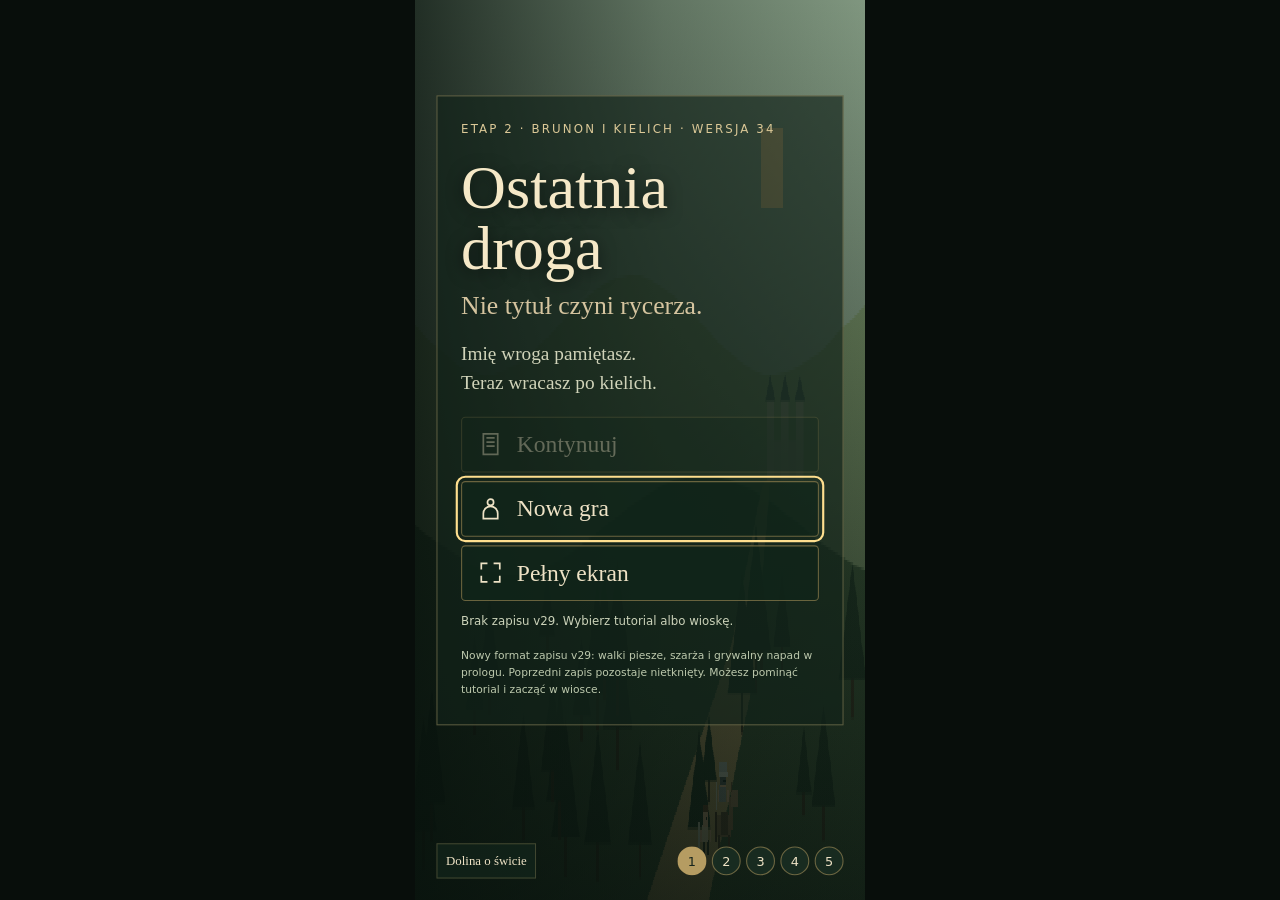
==== commit 37bebe1c: "Add files via upload" ====
--- a/index.html
+++ b/index.html
@@ -1,42 +1,15 @@
-<!DOCTYPE html>
-<html lang="pl"><head><meta charset="UTF-8"><meta name="viewport" content="width=device-width,initial-scale=1"><title>Przygody giermka</title><style>
-*{box-sizing:border-box}body{margin:0;background:#0c1220;color:#e4e9f1;font:14px system-ui}button{font:inherit;color:inherit;background:#263650;border:1px solid #53647e;border-radius:9px;padding:10px;cursor:pointer}button:hover{background:#354969}#app{display:grid;grid-template-columns:2fr 1fr;height:100dvh}main{display:flex;flex-direction:column;min-width:0;padding:12px}#svg{width:100%;flex:1;min-height:0;background:#111c29}aside{overflow:auto;padding:18px;background:#151f30}#preview{width:140px;height:180px;background:#243047;border-radius:12px}#eq,#gear{display:grid;grid-template-columns:repeat(2,1fr);gap:6px}#attacks{display:grid;gap:6px}.controls{display:flex;gap:6px;flex-wrap:wrap;padding:10px;background:#172338}.positive{color:#61dc99}.negative{color:#ff8585}small{color:#a5b4ca}#overlay{position:fixed;inset:0;background:#101a2bf5;display:grid;place-content:center;text-align:center;gap:15px}#dialog{max-width:420px;background:#18263a;color:white;border:1px solid #71809b;border-radius:14px}#msg{min-height:40px;padding:10px}h3{color:#a9b9d0} @media(max-width:700px){#app{grid-template-columns:1fr;height:auto}main{height:65dvh}aside{overflow:visible}button{min-height:44px}}
-</style></head><body>
-<div id="app"><main><div id="status"></div><svg id="svg" viewBox="0 0 640 360" aria-label="Plansza"></svg><div id="msg"></div><div class="controls"><button onclick="move(0,-1)">↑</button><button onclick="move(-1,0)">←</button><button onclick="move(0,1)">↓</button><button onclick="move(1,0)">→</button><button onclick="endTurn()">Czekaj [E]</button><button onclick="save();menu()">Menu</button></div></main><aside><h2>Giermek</h2><svg id="preview" viewBox="0 0 32 32"></svg><div id="stats"></div><h3>Założone wyposażenie</h3><div id="gear"></div><h3>Ataki — wybierz cel na planszy</h3><div id="attacks"></div><p><small>WASD/strzałki: ruch · 1/2/3: wybór ataku · Tab: cel · Enter: atak · E: czekaj</small></p><h3 id="bagTitle">Plecak</h3><div id="eq"></div></aside></div>
-<div id="overlay"></div><dialog id="dialog"></dialog>
-<script>
-'use strict';
-const T=32, svg=document.getElementById('svg'), preview=document.getElementById('preview');
-const key='giermek-demo-v8';let player=null,enemies=[],walls=[],drops=[],level=1,moved=false,selected=null,attackType=0,playing=false;
-const names={hp:'HP',stamina:'Stamina',sila:'Siła',magia:'Moc'};
-const slots={helm:'Głowa',armor:'Tors',pants:'Spodnie',weapon:'Prawa ręka',left:'Lewa ręka',ring:'Pierścień',backpack:'Torba'};
-const random=(a,b)=>a+Math.floor(Math.random()*(b-a+1));
-function item(slot,name){const k=Object.keys(names)[random(0,3)];return{slot,name,stats:{[k]:random(-1,2)}}}
-function total(k){return player.base[k]+Object.values(player.equip).reduce((n,i)=>n+(i?.stats?.[k]||0),0)}
-function cap(){return 8+(player.equip.backpack?.capacity||0)}
-function say(t){document.getElementById('msg').textContent=t}
-function save(){if(!player)return;try{localStorage.setItem(key,JSON.stringify({player,enemies,walls,drops,level,moved}))}catch(e){say('Zapis niedostępny w tej przeglądarce.')}}
-function menu(){playing=false;const o=document.getElementById('overlay');o.style.display='grid';o.innerHTML='<h1>Przygody giermka</h1><p>Nowa przygoda wojownika</p><button onclick="start()">Nowa gra</button><button onclick="load()">Kontynuuj</button>';}
-function start(){player={x:2,y:4,hp:120,sta:100,base:{hp:120,stamina:100,sila:12,magia:3},equip:{weapon:item('weapon','Wyszczerbiony miecz'),armor:item('armor','Łatany kaftan'),pants:item('pants','Znoszone spodnie')},inventory:[{name:'Mikstura HP',potion:'hp'},{name:'Mikstura staminy',potion:'sta'},{name:'Mikstura mocy',potion:'power'}],power:20};level=1;newMap();resume();}
-function resume(){playing=true;document.getElementById('overlay').style.display='none';render();save()}
-function load(){try{const d=JSON.parse(localStorage.getItem(key));if(!d)throw Error();({player,enemies,walls,drops,level,moved}=d);resume()}catch(e){alert('Brak zgodnego zapisu tej wersji. Rozpocznij nową grę.')}}
-function wall(x,y){return x<1||x>18||y<1||y>8||walls.some(w=>w.x===x&&w.y===y)}
-function occupied(x,y){return enemies.some(e=>e.x===x&&e.y===y)}
-function newMap(){player.x=2;player.y=4;moved=false;selected=null;walls=[{x:7,y:2},{x:7,y:3},{x:7,y:5},{x:7,y:6},{x:12,y:4},{x:12,y:5}];enemies=Array.from({length:level+2},(_,i)=>({x:14+i%3,y:1+i,hp:24+level*6}));drops=[];}
-function enemyActions(){for(const e of enemies){if(Math.abs(e.x-player.x)+Math.abs(e.y-player.y)===1){player.hp-=6+level;continue}const options=[[1,0],[-1,0],[0,1],[0,-1]].map(([dx,dy])=>({x:e.x+dx,y:e.y+dy})).filter(p=>!wall(p.x,p.y)&&!occupied(p.x,p.y)&&!(p.x===player.x&&p.y===player.y)).sort((a,b)=>(Math.abs(a.x-player.x)+Math.abs(a.y-player.y))-(Math.abs(b.x-player.x)+Math.abs(b.y-player.y)));if(options.length&&Math.abs(options[0].x-player.x)+Math.abs(options[0].y-player.y)<Math.abs(e.x-player.x)+Math.abs(e.y-player.y))Object.assign(e,options[0]);}player.sta=Math.min(total('stamina'),player.sta+6);player.power=Math.min(20,player.power+2);if(player.hp<=0){player.hp=0;playing=false;menu();say('Giermek poległ.')} }
-function move(dx,dy){if(!playing)return;let x=player.x+dx,y=player.y+dy;if(wall(x,y)){say('Droga zablokowana.');return}if(moved){enemyActions();if(!playing)return;}if(occupied(x,y)){moved=false;render();save();say('Wróg zajął pole. Wybierz inną akcję.');return}player.x=x;player.y=y;moved=true;for(let i=drops.length-1;i>=0;i--)if(drops[i].x===x&&drops[i].y===y&&player.inventory.length<cap()){player.inventory.push(drops[i].item);drops.splice(i,1)}if(!enemies.length&&x===18&&y===4){if(level===3){menu();say('Zwycięstwo!');return}level++;newMap()}say('Możesz zaatakować lub ruszyć dalej — wtedy najpierw zadziałają wrogowie.');render();save()}
-function endTurn(){if(!playing)return;enemyActions();moved=false;render();save()}
-function damage(){const b=Math.max(1,total('sila'));return[[b,Math.ceil(b*1.4)],[b*2,b*3],[b*2+3,b*3+5]]}
-function attack(i){if(!playing)return;attackType=i;say('Kliknij wroga, następnie Enter lub przycisk ataku ponownie.');if(selected&&enemies.includes(selected)){const range=i===2?2:1;if(Math.abs(selected.x-player.x)+Math.abs(selected.y-player.y)>range){say('Cel poza zasięgiem.');return}const cost=[10,25,35][i];if(player.sta<cost){say('Za mało staminy.');return}player.sta-=cost;const [a,b]=damage()[i];const n=random(a,b);selected.hp-=n;say('Zadano '+n+' obrażeń.');if(selected.hp<=0){const slot=Object.keys(slots)[random(0,6)];const loot=Math.random()<0.05?{slot:'backpack',name:'Torba podróżna',stats:{},capacity:4}:item(slot==='backpack'?'armor':slot,'Zdobyty przedmiot');drops.push({x:selected.x,y:selected.y,item:loot});enemies=enemies.filter(e=>e!==selected);selected=null}endTurn()}render()}
-function el(tag,attrs){const n=document.createElementNS('http://www.w3.org/2000/svg',tag);for(const k in attrs)n.setAttribute(k,attrs[k]);return n}
-function drawPlayer(){svg.appendChild(el('circle',{cx:player.x*T+16,cy:44+player.y*T+16,r:11,fill:'#77baff'}))}
-function drawPreview(){preview.innerHTML='<circle cx="16" cy="16" r="10" fill="#77baff"/>'}
-function render(){if(!player)return;svg.replaceChildren();for(let y=0;y<10;y++)for(let x=0;x<20;x++)svg.appendChild(el('rect',{x:x*T,y:44+y*T,width:T,height:T,fill:wall(x,y)?'#3c4e60':(x+y)%2?'#1c2e39':'#20333e'}));if(!enemies.length)svg.appendChild(el('rect',{x:18*T+4,y:44+4*T+4,width:24,height:24,fill:'#e8bd62'}));for(const d of drops)svg.appendChild(el('circle',{cx:d.x*T+16,cy:44+d.y*T+16,r:5,fill:'#d9acff'}));for(const e of enemies){const g=el('g',{style:'cursor:pointer'});g.appendChild(el('circle',{cx:e.x*T+16,cy:44+e.y*T+16,r:12,fill:e===selected?'#ffd371':'#91af5e',stroke:'#152113','stroke-width':2}));g.onclick=()=>{selected=e;say('Cel: '+e.hp+' HP. Wybierz atak 1/2/3.');render()};svg.appendChild(g)}drawPlayer();drawPreview();document.getElementById('status').textContent='Kraina '+level+' • HP '+player.hp+'/'+total('hp')+' • STA '+player.sta+'/'+total('stamina');document.getElementById('stats').innerHTML=Object.entries(names).map(([k,n])=>{const bonus=total(k)-player.base[k];const tip=Object.values(player.equip).filter(i=>i?.stats?.[k]).map(i=>i.name+': '+i.stats[k]).join(', ');return n+': '+total(k)+' ('+player.base[k]+' <span class="'+(bonus<0?'negative':'positive')+'" title="'+tip+'">'+(bonus>=0?'+':'')+bonus+'</span>)'}).join('<br>')+'<br><small>Regeneracja: +6 STA i +2 mocy na turę wrogów.</small>';document.getElementById('attacks').innerHTML=damage().map(([a,b],i)=>'<button onclick="attack('+i+')">'+(i+1)+'. '+['Lekki','Silny','Specjalny'][i]+' • '+a+'–'+b+' obrażeń • '+[10,25,35][i]+' STA</button>').join('');document.getElementById('gear').innerHTML=Object.entries(slots).map(([s,n])=>'<button onclick="unequip(''+s+'')">'+n+': '+(player.equip[s]?.name||'—')+'</button>').join('');document.getElementById('bagTitle').textContent='Plecak '+player.inventory.length+'/'+cap();document.getElementById('eq').innerHTML=player.inventory.map((it,i)=>'<button onclick="inspect('+i+')">'+it.name+'</button>').join('');}
-function inspect(i){const it=player.inventory[i],d=document.getElementById('dialog');d.innerHTML='<h3>'+it.name+'</h3><p>'+Object.entries(it.stats||{}).map(([k,v])=>names[k]+': '+(v>0?'+':'')+v).join(' · ')+'</p><button onclick="equip('+i+')">'+(it.potion?'Użyj':'Załóż')+'</button> <button onclick="destroy('+i+')">Zniszcz</button> <button disabled>Rozłóż — wkrótce</button> <button onclick="this.closest('dialog').close()">Zamknij</button>';d.showModal()}
-function equip(i){if(!playing)return;const it=player.inventory[i];if(it.potion){if(it.potion==='hp')player.hp=Math.min(total('hp'),player.hp+30);if(it.potion==='sta')player.sta=Math.min(total('stamina'),player.sta+40);if(it.potion==='power')player.power=Math.min(20,player.power+15);player.inventory.splice(i,1)}else{const old=player.equip[it.slot];const capacity=it.slot==='backpack'?8+(it.capacity||0):cap();if(player.inventory.length-1+(old?1:0)>capacity){alert('Za mała torba.');return}player.inventory.splice(i,1);player.equip[it.slot]=it;if(old)player.inventory.push(old)}player.hp=Math.min(player.hp,total('hp'));player.sta=Math.min(player.sta,total('stamina'));document.getElementById('dialog').close();render();save()}
-function unequip(s){if(!playing||!player.equip[s])return;const capacity=s==='backpack'?8:cap();if(player.inventory.length+1>capacity){say('Brak miejsca na zdjęcie przedmiotu.');return}player.inventory.push(player.equip[s]);delete player.equip[s];player.hp=Math.min(player.hp,total('hp'));player.sta=Math.min(player.sta,total('stamina'));render();save()}
-function destroy(i){player.inventory.splice(i,1);document.getElementById('dialog').close();render();save()}
-document.addEventListener('keydown',e=>{if(!playing||document.getElementById('dialog').open)return;const k=e.key.toLowerCase();const dirs={w:[0,-1],arrowup:[0,-1],s:[0,1],arrowdown:[0,1],a:[-1,0],arrowleft:[-1,0],d:[1,0],arrowright:[1,0]};if(dirs[k]){e.preventDefault();if(!e.repeat)move(...dirs[k])}if(['1','2','3'].includes(k))attack(Number(k)-1);if(k==='e')endTurn();if(k==='tab'){e.preventDefault();selected=enemies[(enemies.indexOf(selected)+1)%enemies.length];render()}if(k==='enter'&&selected)attack(attackType)});menu();
-</script>
-<script src="./assets/js/giermek.js?v=1"></script>
-</body></html>
+<!doctype html>
+<html lang="pl">
+    <head>
+        <meta charset="utf-8" />
+        <meta name="viewport" content="width=device-width,initial-scale=1,viewport-fit=cover" />
+        <title>Ostatnia droga — v34</title>
+        <link rel="stylesheet" href="assets/css/viewport.css">
+    </head>
+    <body>
+        <div id="stage">
+            <iframe src="game.html" id="game" title="Ostatnia droga — pionowy obszar gry" allow="fullscreen" allowfullscreen></iframe>
+        </div>
+        <script defer src="assets/js/viewport.js"></script>
+    </body>
+</html>
--- a/assets/css/viewport.css
+++ b/assets/css/viewport.css
@@ -0,0 +1,31 @@
+
+            html,
+            body {
+                margin: 0;
+                width: 100%;
+                height: 100%;
+                overflow: hidden;
+                background: #080e0b;
+            }
+            #stage {
+                position: absolute;
+                width: 420px;
+                height: 840px;
+                transform-origin: top left;
+            }
+            iframe {
+                border: 0;
+                width: 420px;
+                height: 840px;
+                display: block;
+                background: #15251d;
+            }
+            #hint {
+                position: fixed;
+                bottom: 5px;
+                left: 5px;
+                color: #68796d;
+                font: 10px system-ui;
+                pointer-events: none;
+            }
+        
